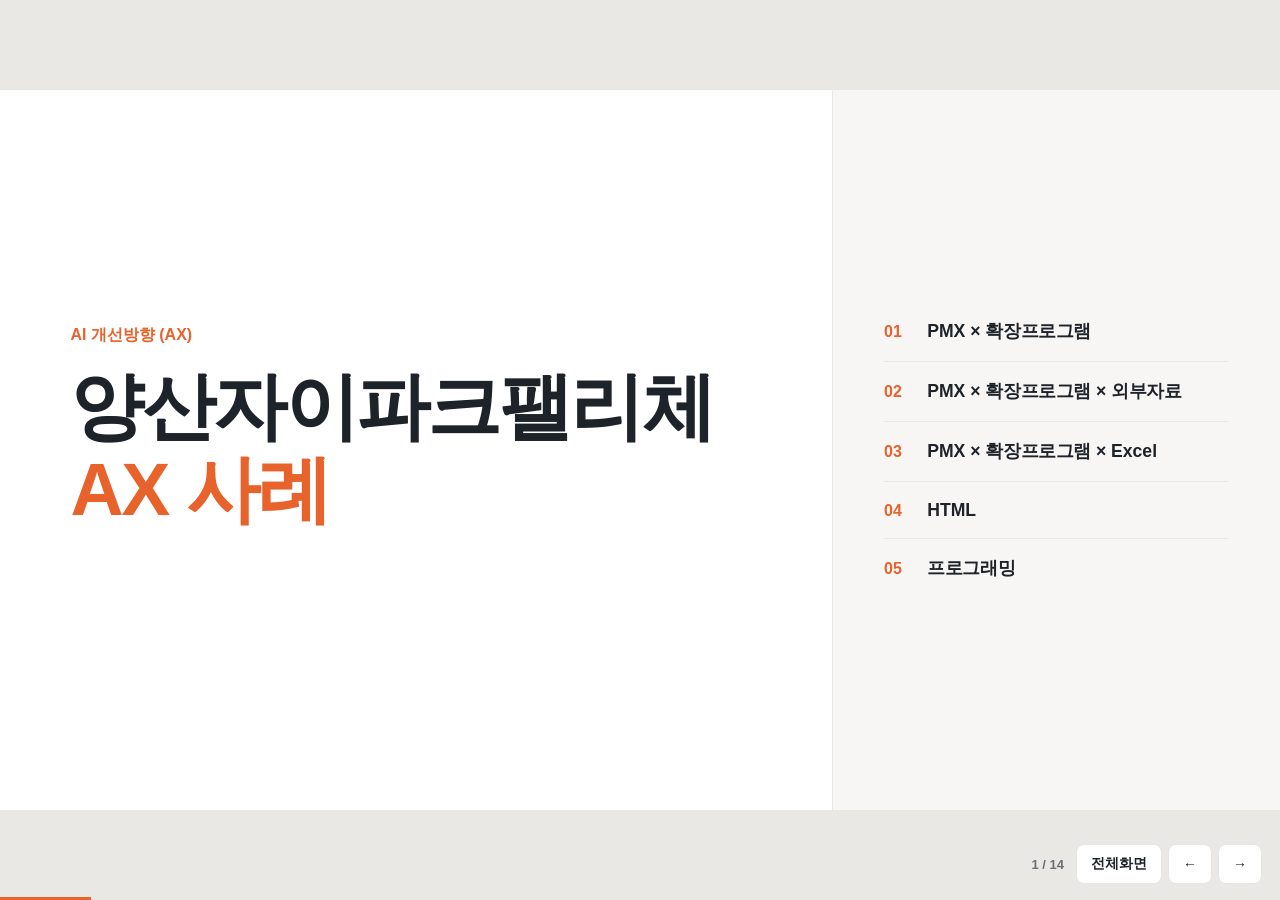
==== index.html @ b194c81d "Add files via upload" ====
<!DOCTYPE html>
<html lang="ko" data-final="1"><head><meta charset="utf-8"><meta name="viewport" content="width=device-width,initial-scale=1">
<title>양산자이파크팰리체 AX 사례</title>
<style>
:root{--ink:#1E2229;--sub:#6B6F76;--line:#E6E5E3;--soft:#F7F6F4;--soft2:#EFEEEB;--acc:#E8622C;--acc2:#FCEDE5;--blue:#2783DE;--blue2:#E5F2FC}
*{box-sizing:border-box;margin:0;padding:0}
html,body{height:100%;background:#E9E8E5;overflow:hidden;font-family:Pretendard,"Malgun Gothic","Apple SD Gothic Neo","Noto Sans KR","Noto Sans CJK KR",sans-serif;color:var(--ink);-webkit-font-smoothing:antialiased}
#stage{position:absolute;left:50%;top:50%;width:1600px;height:900px;transform-origin:0 0}
.slide{position:absolute;inset:0;background:#fff;padding:72px 88px;display:none;overflow:hidden}
.slide.active{display:block;animation:fade .25s ease}
@keyframes fade{from{opacity:0}to{opacity:1}}
@media (prefers-reduced-motion:reduce){.slide.active{animation:none}}
em{font-style:normal;color:var(--acc)}
.lab{font-size:18px;font-weight:700;color:var(--acc);letter-spacing:.02em;display:flex;gap:10px;align-items:center}
.head h2,.side h2{font-size:46px;font-weight:800;letter-spacing:-.02em;line-height:1.25;margin-top:14px}
.chip{display:inline-block;padding:7px 14px;border:1.5px solid var(--ink);border-radius:8px;font-size:17px;font-weight:700;background:#fff}
.x{margin:0 8px;color:var(--acc);font-weight:800;font-size:20px}
.ph{color:#A8A6A1!important}
/* cover */
.cover{display:none;padding:0}
.cover.active{display:grid;grid-template-columns:1fr 560px}
.cv-l{padding:110px 88px;display:flex;flex-direction:column;justify-content:center}
.det{padding:56px 72px 64px;flex-direction:column}.det.active{display:flex}
.det>.lab{display:flex;align-items:center;gap:10px}
.det>h2{margin:14px 0 30px;font-size:40px;line-height:1.3}
.dg{flex:1;min-height:0;display:grid;grid-template-columns:430px 1fr;gap:40px;align-items:center}
.steps{list-style:none;display:flex;flex-direction:column;gap:14px;margin:0;padding:0}
.steps li{display:flex;gap:16px;align-items:flex-start;background:#fff;border:1px solid var(--line);border-radius:12px;padding:20px 22px}
.sn{flex:0 0 34px;height:34px;border-radius:50%;background:var(--acc);color:#fff;font-weight:800;font-size:17px;display:flex;align-items:center;justify-content:center}
.steps b{display:block;font-size:21px;font-weight:800;line-height:1.35}
.steps p{margin:6px 0 0;font-size:16px;line-height:1.5;color:var(--sub)}
.shot{margin:0;display:flex;flex-direction:column;align-items:flex-end;min-height:0;height:100%;justify-content:center}
.shot img{border-radius:10px;box-shadow:0 2px 4px rgba(0,0,0,.06),0 10px 28px rgba(0,0,0,.10);display:block}
.shot figcaption{margin-top:12px;font-size:15px;color:var(--sub)}
.dg2{flex:1;min-height:0;display:flex;flex-direction:column;justify-content:space-between;gap:24px}
.pics{display:flex;align-items:center;justify-content:center;gap:22px}
.parr{font-size:34px;color:var(--acc);font-weight:800}
.shot2{margin:0;display:flex;flex-direction:column;align-items:flex-end}
.shot2 img{border-radius:10px;box-shadow:0 2px 4px rgba(0,0,0,.06),0 10px 28px rgba(0,0,0,.10);display:block}
.shot2 figcaption{margin-top:10px;font-size:15px;color:var(--sub)}
.hsteps .steps{flex-direction:row;gap:14px}
.hsteps .steps li{flex:1;padding:16px 18px}
.hsteps .steps b{font-size:18px}.hsteps .steps p{font-size:15px}
.fin{display:none;flex-direction:column;justify-content:center;padding:88px 120px}.fin.active{display:flex}
.fin h2{font-size:76px;line-height:1.2;margin:22px 0 56px;letter-spacing:-.02em}
.chips{display:flex;flex-wrap:wrap;gap:12px;max-width:1200px}
.chip{border:0!important;font-size:20px;font-weight:700;padding:10px 18px;border-radius:999px;background:var(--acc2);color:var(--acc)}
.ba{display:flex;flex-direction:column;gap:8px;margin-top:14px}
.row{display:grid;grid-template-columns:58px 1fr;gap:10px;align-items:start;padding:12px 14px;border-radius:10px}
.row.bf{background:#F2F1EF}.row.af{background:var(--acc2)}
.tag{font-size:12px;font-weight:800;letter-spacing:.03em;color:#8A8F98;padding-top:5px}
.row.af .tag{color:var(--acc)}
.kw{display:block;font-size:19px;font-weight:800;line-height:1.35;color:var(--ink)}
.row.af .kw{color:var(--acc)}
.ds{display:block;font-size:15px;line-height:1.5;color:var(--sub);margin-top:4px}
.sec:not(.multi) .case{background:#fff!important}
.sec:not(.multi) .ba{gap:12px;margin-top:22px}
.sec:not(.multi) .row{padding:18px 18px;grid-template-columns:1fr;gap:6px}
.sec:not(.multi) .tag{padding-top:0}
.sec:not(.multi) .kw{font-size:23px}.sec:not(.multi) .ds{font-size:16px}
.multi .case.on{background:#fff!important}
.multi .ba{margin-top:10px;gap:6px}
.multi .row{padding:7px 12px;align-items:center}
.multi .tag{padding-top:0}
.multi .kw{font-size:16px}
.multi .ds{display:block;font-size:14px;margin-top:1px;line-height:1.4}
.sec.multi.active{grid-template-columns:420px 1fr}
.multi .case{padding:12px 16px!important}.multi .c-name{font-size:20px}
.multi .ba{margin-top:8px;gap:5px}.multi .row{padding:6px 12px;grid-template-columns:52px 1fr}
.multi .kw{font-size:15px;line-height:1.3}
.kicker{font-size:20px;font-weight:700;color:var(--acc)}
.cover h1{font-size:92px;line-height:1.12;font-weight:800;letter-spacing:-.03em;margin:24px 0 28px}
.sub{font-size:24px;color:var(--sub)}
.who{margin-top:64px;font-size:20px;font-weight:600}
.cv-r{background:var(--soft);color:var(--ink);border-left:1px solid var(--line);padding:110px 64px;display:flex;flex-direction:column;justify-content:center;gap:0}
.cv-row{display:flex;gap:24px;align-items:baseline;padding:22px 0;border-bottom:1px solid var(--line);font-size:22px;font-weight:600}
.cv-row:last-child{border-bottom:0}
.cv-row b{color:var(--acc);font-size:20px;min-width:30px}
/* overview */
.ovs.active{background:var(--soft)}
.ov{display:grid;grid-template-columns:repeat(5,1fr);gap:18px;margin-top:52px;height:560px}
.ov-card{all:unset;box-sizing:border-box;cursor:pointer;background:#fff;border:1px solid var(--line);border-top:5px solid var(--acc);border-radius:12px;padding:28px 26px;display:flex;flex-direction:column;transition:transform .15s,box-shadow .15s}
.ov-card:hover,.ov-card:focus-visible{box-shadow:0 1px 2px rgba(0,0,0,.05),0 8px 20px rgba(0,0,0,.06)}
.ov-top{display:flex;justify-content:space-between;align-items:center}
.ov-n{font-size:48px;font-weight:800;color:var(--acc);line-height:1;letter-spacing:-.02em}
.ov-c{font-size:14px;font-weight:700;color:var(--acc);background:var(--acc2);border-radius:6px;padding:5px 10px}
.ov-f{margin:26px 0 24px;height:150px;display:flex;flex-direction:column;align-items:center;justify-content:flex-start;text-align:center;gap:2px}
.ft{font-size:25px;font-weight:800;line-height:1.3;letter-spacing:-.01em}
.fx{font-size:18px;font-weight:800;color:var(--acc);line-height:1.1}
.ov-card ul{list-style:none;border-top:1px solid var(--line);padding-top:20px;display:flex;flex-direction:column;gap:10px}
.ov-card li{font-size:19px;font-weight:600;display:flex;align-items:center;gap:10px;color:#3A3F47}
.ov-card li:before{content:"";width:6px;height:6px;border-radius:50%;background:var(--acc);flex:0 0 6px}
/* section */
.sec.active{display:grid;grid-template-columns:320px 1fr;grid-template-rows:auto 1fr;column-gap:32px;row-gap:24px;padding:48px 56px 40px}
.sec .side{display:contents}
.sec .side>.lab,.sec .side>h2{grid-column:1/-1}
.sec .side>.lab{grid-row:1;align-self:start}
.sec .side>h2{grid-row:1;margin:40px 0 0!important}
.sec .cases{grid-column:1;grid-row:2}
.sec .stagev{grid-column:2;grid-row:2;justify-content:flex-start}
.side{display:flex;flex-direction:column;min-height:0}
.num{background:var(--acc);color:#fff;border-radius:6px;padding:2px 10px}
.side h2{font-size:36px;white-space:nowrap}
.tools{margin:18px 0 22px}
.cases{display:flex;flex-direction:column;gap:10px;flex:1;min-height:0}
.case{border:1px solid var(--line);border-radius:10px;padding:14px 18px;cursor:pointer;background:#fff;transition:border-color .15s,background .15s}
.case:focus-visible{outline:2px solid var(--blue)}
.case.on{border-color:var(--acc);background:var(--acc2)}
.step{margin-left:6px;font-size:15px;color:var(--sub);font-weight:600}
.c-name{font-size:24px;font-weight:800}

.sec:not(.multi) .c-name{font-size:30px}.sec:not(.multi) .case{padding:28px 26px;cursor:default;background:var(--soft);border-color:var(--line)}.sec:not(.multi) .c-body p{font-size:18px;margin-top:18px}.sec:not(.multi) .c-body b{font-size:13px}
.multi .cases{gap:10px}.multi .case{padding:14px 18px}.multi .c-name{font-size:21px}
.c-body{display:block;margin-top:8px}
.case.on .c-body,.sec:not(.multi) .c-body{display:block}
.c-body p{font-size:15px;line-height:1.45;display:flex;flex-direction:column;gap:2px;margin-top:8px}
.c-body b{font-size:12px;font-weight:800;color:var(--acc);letter-spacing:.04em}
.arr{font-size:26px;color:var(--sub)}
.stagev{position:relative;display:flex;flex-direction:column;justify-content:center}
.vslot{display:none;width:100%;max-height:100%;aspect-ratio:16/9;background:var(--soft);border:1.5px dashed #D3D1CC;border-radius:12px;overflow:hidden;position:relative}
.vslot.on{display:block}
.vslot video,.vslot iframe{width:100%;height:100%;border:0;display:block;background:#000}
.vempty{position:absolute;inset:0;display:flex;flex-direction:column;align-items:center;justify-content:center;gap:14px;color:var(--sub);font-size:18px;text-align:center}
.vempty .play{width:84px;height:84px;border-radius:50%;border:2px solid var(--acc);display:flex;align-items:center;justify-content:center;font-size:30px;color:var(--acc);padding-left:5px}
.vempty small{font-size:15px;color:#A8A6A1}
.vslot:has(video),.vslot:has(iframe){background:#000;border:0}
.vslot:has(.ytcard){background:#000;border:0}
.ytcard{position:absolute;inset:0;display:flex;align-items:center;justify-content:center;text-decoration:none}
.ytcard img{width:100%;height:100%;object-fit:contain;opacity:.85}
.ytplay{position:absolute;width:96px;height:68px;border-radius:18px;background:#FF0033;color:#fff;font-size:30px;display:flex;align-items:center;justify-content:center;padding-left:4px}
.ytmsg{position:absolute;bottom:22px;color:#fff;font-size:17px;font-weight:600;background:rgba(0,0,0,.55);padding:8px 16px;border-radius:8px}
body.editing .vslot{cursor:pointer}
body.editing .vslot:has(video,iframe,.ytcard)::after{content:"클릭해서 영상 바꾸기";position:absolute;inset:0;display:flex;align-items:flex-start;justify-content:flex-end;padding:16px;font-size:16px;font-weight:700;color:#fff;background:linear-gradient(rgba(0,0,0,.45),transparent 30%);z-index:5}
.vcap{display:flex;align-items:center;gap:10px;margin-top:16px;font-size:18px;font-weight:700}
.dot{width:10px;height:10px;border-radius:50%;background:var(--acc)}
body.editing .vslot{cursor:pointer;outline:2px dashed var(--acc);outline-offset:4px}
/* summary */
.sum-wrap{display:grid;grid-template-columns:1fr 360px;gap:40px;margin-top:32px}
.bars{display:flex;flex-direction:column;gap:5px}
.bars-h,.bar{display:grid;grid-template-columns:210px 1fr 170px 90px;align-items:center;gap:16px;height:44px}
.bar .bn{font-size:17px;font-weight:700;white-space:nowrap;overflow:hidden;text-overflow:ellipsis}
.bar .bn i{font-style:normal;color:var(--acc);font-size:13px;margin-right:8px}
.track{position:relative;height:30px;background:var(--soft);border-radius:6px}
.track .b1{position:absolute;left:0;top:0;bottom:0;background:#D9D7D3;border-radius:6px}
.track .b2{position:absolute;left:0;top:0;bottom:0;background:var(--acc);border-radius:6px}
.track .tx{position:absolute;left:12px;top:0;line-height:30px;font-size:13px;color:var(--sub);font-weight:600}
.bars-h{font-size:13px;color:var(--sub);font-weight:700;height:22px;align-items:center}.bars-h span:nth-child(3),.bars-h span:nth-child(4){text-align:right}
.bar .bt{font-size:16px;font-weight:700;text-align:right;white-space:nowrap;color:var(--sub)}.bar .bt .bf,.bar .bt .af{color:var(--ink)}
.bar .bp{font-size:16px;font-weight:800;text-align:right;white-space:nowrap}
.bar .bp small{font-size:12px;color:var(--sub);font-weight:600;margin-left:4px}
.total{background:var(--acc2);color:var(--ink);border-radius:14px;padding:40px 36px;display:flex;flex-direction:column}
.t-lab{font-size:18px;font-weight:700;color:var(--sub)}
.t-row{display:flex;align-items:center;gap:18px;margin-top:28px}
.t-row small{display:block;font-size:14px;color:var(--sub);font-weight:600;margin-bottom:4px}
.t-row b{font-size:32px;font-weight:800;white-space:nowrap}
.t-row div:nth-child(3) b{color:var(--acc)}

.t-pct{margin-top:40px;display:flex;align-items:baseline;gap:10px}
.t-pct b{font-size:80px;white-space:nowrap;font-weight:800;line-height:1;color:var(--acc);letter-spacing:-.03em}
.t-pct span{font-size:26px;font-weight:700;white-space:nowrap}
.t-note{margin-top:auto;font-size:14px;color:rgba(255,255,255,.55);line-height:1.5}
.legend{display:flex;gap:20px;font-size:14px;color:var(--sub);margin-top:14px;font-weight:600}
.legend span:before{content:"";display:inline-block;width:14px;height:10px;border-radius:3px;margin-right:6px;background:#D9D7D3}
.legend span.a:before{background:var(--acc)}
.kpi{display:grid;grid-template-columns:1fr 60px 1fr 1fr;gap:24px;align-items:center;margin-top:110px}
.k{background:var(--soft);border-radius:14px;padding:40px 40px 44px}
.k small{display:block;font-size:20px;font-weight:700;color:var(--sub)}
.kv{display:flex;align-items:baseline;gap:8px;margin-top:18px;white-space:nowrap}
.kv b{font-size:96px;font-weight:800;line-height:1;letter-spacing:-.03em}
.kv span{font-size:28px;font-weight:700}
.k-arr{font-size:44px;color:var(--sub);text-align:center}
.k.hl{background:var(--acc2)}.k.hl b,.k.hl .kv span{color:var(--acc)}
.k-note{margin-top:36px;font-size:17px;color:var(--sub)}
/* end */
.end.active{display:flex;flex-direction:column;padding:96px 88px}
.end h2{font-size:64px;font-weight:800;line-height:1.25;letter-spacing:-.02em}
.next{display:grid;grid-template-columns:repeat(3,1fr);gap:24px;margin-top:72px}
.next>div{border-top:3px solid var(--ink);padding-top:24px}
.next b{font-size:18px;color:var(--acc)}
.next h3{font-size:30px;font-weight:800;margin:12px 0 12px}
.next p{font-size:19px;color:var(--sub);line-height:1.5}
.end-f{margin-top:auto;font-size:18px;color:var(--sub);font-weight:600}
/* chrome */
#nav{position:fixed;right:18px;bottom:16px;display:flex;gap:6px;z-index:10;align-items:center}
#nav button{min-width:44px;height:40px;padding:0 14px;border:1px solid var(--line);background:#fff;border-radius:8px;font:inherit;font-size:14px;font-weight:700;color:var(--ink);cursor:pointer}
#nav button:hover{border-color:var(--ink)}
#nav #edit.on{background:var(--acc);border-color:var(--acc);color:#fff}
#pg{font-size:13px;color:var(--sub);margin-right:6px;font-weight:600}
#prog{position:fixed;left:0;bottom:0;height:3px;background:var(--acc);z-index:10;transition:width .2s}
body.present #nav{opacity:0}body.present #nav:hover{opacity:1}
body.editing .e{outline:1px dashed #E8622C66;cursor:text;min-width:10px}
body.editing .e:focus{outline:2px solid var(--acc)}
#hint{position:fixed;left:18px;bottom:22px;font-size:13px;color:var(--sub);display:none;z-index:10}
.det.shore .dg{grid-template-columns:400px 1fr;gap:36px}
.det.shore .steps li{padding:16px 20px}
.det.shore .steps b{font-size:20px}
.det.shore .steps p{font-size:15px}
.det.shore .shot{align-items:stretch}
.det.shore .shot figcaption{text-align:right}
.det.shore .vslot{width:100%;max-height:none}
body.editing #hint{display:block}
body.editing .kw:empty::before,body.editing .ds:empty::before{content:"클릭해서 입력";color:#bbb;font-weight:500}
.kw:empty,.ds:empty{min-height:1.3em}
/* modal */
#vm{position:fixed;inset:0;background:rgba(20,22,26,.5);display:none;align-items:center;justify-content:center;z-index:20}
#vm.open{display:flex}
#vm .box{background:#fff;border-radius:12px;padding:28px;width:520px;font-size:15px}
#vm h4{font-size:20px;margin-bottom:6px}
#vm p{color:var(--sub);line-height:1.5;margin-bottom:16px;font-size:14px}
#vm label{display:block;font-weight:700;margin:14px 0 6px}
#vm input[type=text]{width:100%;height:44px;border:1px solid var(--line);border-radius:8px;padding:0 12px;font:inherit}
#vm .row{display:flex;gap:8px;margin-top:22px;justify-content:flex-end}
#vm button{height:44px;padding:0 16px;border-radius:8px;border:1px solid var(--line);background:#fff;font:inherit;font-weight:700;cursor:pointer}
#vm .pri{background:var(--ink);color:#fff;border-color:var(--ink)}
#vm .del{margin-right:auto;color:#C2453A}
#vm .file{background:var(--soft);width:100%;text-align:left}
</style></head>
<body class="">
<div id="stage" style="transform: translate(-50%, -50%) scale(1.00111); transform-origin: center center; left: 50%; top: 50%;">
<section class="slide cover">
 <div class="cv-l">
  <div class="kicker e">AI 개선방향 (AX)</div>
  <h1 class="e">양산자이파크팰리체<br><em>AX 사례</em></h1>
  <p class="sub e"><br></p>
 </div>
 <div class="cv-r"><div class="cv-row"><b>01</b><span>PMX × 확장프로그램</span></div><div class="cv-row"><b>02</b><span>PMX × 확장프로그램 × 외부자료</span></div><div class="cv-row"><b>03</b><span>PMX × 확장프로그램 × Excel</span></div><div class="cv-row"><b>04</b><span>HTML</span></div><div class="cv-row"><b>05</b><span>프로그래밍</span></div></div>
</section>
<section class="slide ovs">
 <div class="head"><div class="lab e">한눈에 보기</div><h2 class="e"><em>12가지 업무</em>가 가벼워졌습니다</h2></div>
 <div class="ov"><button class="ov-card" data-go="sec01"><div class="ov-top"><span class="ov-n">01</span><span class="ov-c">사례 3</span></div><div class="ov-f"><span class="ft">PMX</span><span class="fx">×</span><span class="ft">확장프로그램</span></div><ul><li><span class="e">위험성평가</span></li><li><span class="e">퇴근관리</span></li><li><span class="e">유소견자 관리</span></li></ul></button><button class="ov-card" data-go="sec02"><div class="ov-top"><span class="ov-n">02</span><span class="ov-c">사례 2</span></div><div class="ov-f"><span class="ft">PMX</span><span class="fx">×</span><span class="ft">확장프로그램</span><span class="fx">×</span><span class="ft">외부자료</span></div><ul><li><span class="e">노무비닷컴</span></li><li><span class="e">혹서기 관리</span></li></ul></button><button class="ov-card" data-go="sec03"><div class="ov-top"><span class="ov-n">03</span><span class="ov-c">사례 1</span></div><div class="ov-f"><span class="ft">PMX</span><span class="fx">×</span><span class="ft">확장프로그램</span><span class="fx">×</span><span class="ft">Excel</span></div><ul><li><span class="e">건강기록 자동입력</span></li></ul></button><button class="ov-card" data-go="sec04"><div class="ov-top"><span class="ov-n">04</span><span class="ov-c">사례 1</span></div><div class="ov-f"><span class="ft">HTML</span></div><ul><li><span class="e">안전관리비</span></li></ul></button><button class="ov-card" data-go="sec05"><div class="ov-top"><span class="ov-n">05</span><span class="ov-c">사례 5</span></div><div class="ov-f"><span class="ft">프로그래밍</span></div><ul><li><span class="e">근골격계</span></li><li><span class="e">MSDS 경고표지</span></li><li><span class="e">일일 작업현황판</span></li><li><span class="e">동바리 3D검토</span></li><li><span class="e">AI CCTV</span></li></ul></button></div>
</section>
<section class="slide sec multi" id="sec01">
 <div class="side">
  <div class="lab"><span class="num">01</span><span class="e">AX 사례</span></div>
  <h2 class="e">PMX × 확장프로그램</h2>
  <div class="cases"><div class="case" data-id="risk" tabindex="0">
  <div class="c-name e">위험성평가</div>
  <div class="ba"><div class="row bf"><span class="tag">Before</span><div><b class="e kw">일일이 대조</b><span class="e ds">출역일보와 위험성평가를 하나씩 수기비교</span></div></div><div class="row af"><span class="tag">After</span><div><b class="e kw">자동 비교</b><span class="e ds">버튼을 누르면 작성 여부를 바로 확인</span></div></div></div>
</div><div class="case" data-id="work" tabindex="0">
  <div class="c-name e">퇴근관리</div>
  <div class="ba"><div class="row bf"><span class="tag">Before</span><div><b class="e kw">전화로 확인</b><span class="e ds">일일이 전화해 퇴근 인원 파악</span></div></div><div class="row af"><span class="tag">After</span><div><b class="e kw">바로 문자 발송</b><span class="e ds">잔류인원 바로 확인 → 문자발송</span></div></div></div>
</div><div class="case on" data-id="health" tabindex="0">
  <div class="c-name e">유소견자 관리</div>
  <div class="ba"><div class="row bf"><span class="tag">Before</span><div><b class="e kw">사이트 개별 조회</b><span class="e ds">사이트에서 한 명씩 확인</span></div></div><div class="row af"><span class="tag">After</span><div><b class="e kw">실시간 확인</b><span class="e ds">출역 인원 중 유소견자를 바로 표시 → 문자발송</span></div></div></div>
</div></div>
 </div>
 <div class="stagev"><div class="vslot" data-id="risk" data-src="work.mp4"></div><div class="vslot" data-id="work" data-src="goodbye.mp4"></div><div class="vslot on" data-id="health" data-src="sick.mp4"></div></div>
</section>
<section class="slide sec" id="sec02">
 <div class="side">
  <div class="lab"><span class="num">02</span><span class="e">AX 사례</span><span class="step">1 / 2</span></div>
  <h2 class="e">PMX × 확장프로그램 × 외부자료</h2>
  <div class="cases"><div class="case on" data-id="nomu" tabindex="0">
  <div class="c-name e">노무비닷컴</div>
  <div class="ba"><div class="row bf"><span class="tag">Before</span><div><b class="e kw">서류 직접 대조</b><span class="e ds">출역일보와 기성내역서<br>일일이 비교</span></div></div><div class="row af"><span class="tag">After</span><div><b class="e kw">프로그램 분석</b><span class="e ds">노무비 닷컴 x PMX <br>등록인원, 출역기록 자동비교</span></div></div></div>
</div></div>
 </div>
 <div class="stagev"><div class="vslot on" data-id="nomu" data-src="bigmoney.mp4"></div></div>
</section>
<section class="slide sec">
 <div class="side">
  <div class="lab"><span class="num">02</span><span class="e">AX 사례</span><span class="step">2 / 2</span></div>
  <h2 class="e">PMX × 확장프로그램 × 외부자료</h2>
  <div class="cases"><div class="case on" data-id="heat" tabindex="0">
  <div class="c-name e">혹서기 관리</div>
  <div class="ba"><div class="row bf"><span class="tag">Before</span><div><b class="e kw">단계별 전달</b><span class="e ds">기상청 → 협력사 관리자 → <br>근로자, 전달이 늦음</span></div></div><div class="row af"><span class="tag">After</span><div><b class="e kw">실시간 알림</b><span class="e ds">날씨와 휴식 안내를 자동으로 <br>전달</span></div></div></div>
</div></div>
 </div>
 <div class="stagev"><div class="vslot on" data-id="heat" data-src="hot.mp4"></div></div>
</section>
<section class="slide sec" id="sec03">
 <div class="side">
  <div class="lab"><span class="num">03</span><span class="e">AX 사례</span></div>
  <h2 class="e">PMX × 확장프로그램 × Excel</h2>
  <div class="cases"><div class="case on" data-id="hrec" tabindex="0">
  <div class="c-name e">건강기록 자동입력</div>
  <div class="ba"><div class="row bf"><span class="tag">Before</span><div><b class="e kw">수기 입력</b><span class="e ds">건강기록을 한 건씩 직접 입력</span></div></div><div class="row af"><span class="tag">After</span><div><b class="e kw">엑셀 업로드</b><span class="e ds">PMX에 자동 기록, <br>시간·휴먼에러 감소</span></div></div></div>
</div></div>
 </div>
 <div class="stagev"><div class="vslot on" data-id="hrec" data-src="https://youtu.be/Xc2SfMZQBGk"></div></div>
</section>
<section class="slide sec" id="sec04">
 <div class="side">
  <div class="lab"><span class="num">04</span><span class="e">AX 사례</span></div>
  <h2 class="e">HTML</h2>
  <div class="cases"><div class="case on" data-id="sfee" tabindex="0">
  <div class="c-name e">안전관리비</div>
  <div class="ba"><div class="row bf"><span class="tag">Before</span><div><b class="e kw">확인 후 재입력</b><span class="e ds">하나씩 옮겨 적다 보니 실수와 시간 소요</span></div></div><div class="row af"><span class="tag">After</span><div><b class="e kw">엑셀 자동 처리</b><span class="e ds">입력 오류 감소, 시간 단축</span></div></div></div>
</div></div>
 </div>
 <div class="stagev"><div class="vslot on" data-id="sfee" data-src="https://youtu.be/Pd2R8qhXuvQ"></div></div>
</section>
<section class="slide sec" id="sec05">
 <div class="side">
  <div class="lab"><span class="num">05</span><span class="e">AX 사례</span><span class="step">1 / 5</span></div>
  <h2 class="e">프로그래밍</h2>
  <div class="cases"><div class="case on" data-id="msk" tabindex="0">
  <div class="c-name e">근골격계</div>
  <div class="ba"><div class="row bf"><span class="tag">Before</span><div><b class="e kw">외주 또는 자체 조사</b><span class="e ds">비용이 들거나 정확도가 낮음</span></div></div><div class="row af"><span class="tag">After</span><div><b class="e kw">AI 자동 분석</b><span class="e ds">보고서까지 자동 작성, <br>신뢰성↑ 비용↓(공단 확인 完)</span></div></div></div>
</div></div>
 </div>
 <div class="stagev"><div class="vslot on" data-id="msk" data-src="https://youtu.be/UaxTWZi9HFM"></div></div>
</section>
<section class="slide sec">
 <div class="side">
  <div class="lab"><span class="num">05</span><span class="e">AX 사례</span><span class="step">2 / 5</span></div>
  <h2 class="e">프로그래밍</h2>
  <div class="cases"><div class="case on" data-id="msds" tabindex="0">
  <div class="c-name e">MSDS 경고표지</div>
  <div class="ba"><div class="row bf"><span class="tag">Before</span><div><b class="e kw">원문 보고 직접 제작</b><span class="e ds">표지 하나 만드는 데 시간이 많이 걸림</span></div></div><div class="row af"><span class="tag">After</span><div><b class="e kw">바로 생성</b><span class="e ds">외국어 표지까지 즉시 가능</span></div></div></div>
</div></div>
 </div>
 <div class="stagev"><div class="vslot on" data-id="msds" data-src="https://youtu.be/gqu4oirmnp8"></div></div>
</section>
<section class="slide sec">
 <div class="side">
  <div class="lab"><span class="num">05</span><span class="e">AX 사례</span><span class="step">3 / 5</span></div>
  <h2 class="e">프로그래밍</h2>
  <div class="cases"><div class="case on" data-id="board" tabindex="0">
  <div class="c-name e">일일 작업현황판</div>
  <div class="ba"><div class="row bf"><span class="tag">Before</span><div><b class="e kw">이중·삼중 작성</b><span class="e ds">같은 내용을 여러 번 작성,<br>시간 소요</span></div></div><div class="row af"><span class="tag">After</span><div><b class="e kw">PMX 연동 자동 생성</b><span class="e ds">위치·담당자별 할 일과<br>준수사항 바로 확인</span></div></div></div>
</div></div>
 </div>
 <div class="stagev"><div class="vslot on" data-id="board" data-src="daily.mp4"></div></div>
</section>
<section class="slide det shore">
 <div class="lab"><span class="num">05</span><span class="e">AX 사례</span><span class="step">4 / 5 · 동바리 3D 검토 프로그램</span></div><h2 class="e">도면만 넣으면 동바리가 3D로 제작되고<br><em>시공전에 오류를 잡습니다</em></h2>
 <div class="dg"><ol class="steps"><li><span class="sn">1</span><div><b class="e">도면만 넣기</b><p class="e">평면·단면·입면도 PDF를 그대로 넣습니다<br>설치·인터넷 없이 사내 PC에서 실행</p></div></li><li><span class="sn">2</span><div><b class="e">3D 자동 생성</b><p class="e">좌표·치수·부자재 규격 길이로<br>동바리가 도면 그대로 3D로 섭니다</p></div></li><li><span class="sn">3</span><div><b class="e">Error · 확인 자동 검토</b><p class="e">간섭·받침·연결·구조계산서 기준을<br>3D 위에서 찾아 위치까지 표시합니다</p></div></li><li><span class="sn">4</span><div><b class="e">안전관리계획서 제출 전 반영</b><p class="e">3D·DXF·검토표로 수정 도면을 받고<br>검증된 도면으로 계획서를 냅니다</p></div></li></ol><figure class="shot"><div class="vslot on" data-id="shore" data-src="https://youtu.be/U0JvtkPmLbg?si=1rs07-Zxd0W603Uf"></div><figcaption class="e">프로그램 구동 화면 · 근거: 건설기술진흥법 시행령 제98조·제101조의2</figcaption></figure></div>
</section>
<section class="slide det">
 <div class="lab"><span class="num">05</span><span class="e">AX 사례</span><span class="step">5 / 5 · AI CCTV (1/2)</span></div><h2 class="e">카메라마다 위험구역을 미리 구획해 두면,<br><em>AI가 근로자를 인식해 알려줍니다</em></h2>
 <div class="dg"><ol class="steps"><li><span class="sn">1</span><div><b class="e">카메라 위치 셋팅</b><p class="e">감시할 CCTV 화면을 프로그램에 등록합니다</p></div></li><li><span class="sn">2</span><div><b class="e">위험구역 구획 설정</b><p class="e">화면 위에 단부·개구부·출입금지 구역을 마우스로 그려 둡니다</p></div></li><li><span class="sn">3</span><div><b class="e">근로자 인식 → 팝업 알림</b><p class="e">AI가 근로자를 인식하고, 구획한 자리에 들어오면 팝업과 경고음이 울립니다</p></div></li><li><span class="sn">4</span><div><b class="e">사진·엑셀 자동 저장</b><p class="e">알림이 뜬 순간의 사진과 시간·위치가 엑셀에 자동으로 기록</p></div></li></ol><figure class="shot"><img style="width:876px;height:560px" src="[data-uri]" alt=""><figcaption class="e">프로그램 구동 화면</figcaption></figure></div>
</section>
<section class="slide det">
 <div class="lab"><span class="num">05</span><span class="e">AX 사례</span><span class="step">5 / 5 · AI CCTV (2/2)</span></div><h2 class="e">한 화면에 집중해도, 사전에 구획한 자리에서는<br><em>바로 팝업이 뜹니다</em></h2>
 <div class="dg2"><div class="pics"><figure class="shot2"><img style="width:538px;height:420px" src="[data-uri]" alt=""><figcaption class="e">설정 화면</figcaption></figure><div class="parr">→</div><figure class="shot2"><img style="width:750px;height:420px" src="[data-uri]" alt=""><figcaption class="e">모니터 화면</figcaption></figure></div>
 <div class="hsteps"><ol class="steps"><li><span class="sn">1</span><div><b class="e">위험구역 구획 설정</b><p class="e">화면 위에 단부·개구부·출입금지 구역을 마우스로 그려 둡니다</p></div></li><li><span class="sn">2</span><div><b class="e">담당자는 보고 싶은 화면에 집중</b></div></li><li><span class="sn">3</span><div><b class="e">다른 화면의 구획 자리에 사람이 진입</b><p class="e">AI가 감지해 즉시 팝업·경고음</p></div></li><li><span class="sn">4</span><div><b class="e">팝업을 보고 해당 화면을 바로 확인</b><p class="e">현장에 연락해 그 자리에서 조치</p></div></li></ol></div></div>
</section>
<section class="slide fin">
 <div class="lab e">효과</div>
 <h2 class="e">AX 적용으로<br><em>반복업무 시간이 크게 줄었습니다.</em></h2>
 <div class="chips"><span class="chip">위험성평가</span><span class="chip">퇴근관리</span><span class="chip">유소견자 관리</span><span class="chip">노무비닷컴</span><span class="chip">혹서기 관리</span><span class="chip">건강기록 자동입력</span><span class="chip">안전관리비</span><span class="chip">근골격계</span><span class="chip">MSDS 경고표지</span><span class="chip">일일 작업현황판</span><span class="chip">동바리 3D검토</span><span class="chip">AI CCTV</span></div>
</section>
</div>
<div id="prog" style="width: 57.1429%;"></div>
<div id="hint">편집 모드 · 점선 글자 클릭해 수정 · 영상 칸 클릭해 영상 넣기 · Ctrl+S 저장</div>
<div id="nav"><span id="pg">8 / 14</span><button id="edit" class="">편집</button><button id="save" title="수정한 내용을 HTML 파일로 저장">저장</button><button id="saveFinal" title="편집 기능 없이 발표용으로 저장">발표용 저장</button><button id="full" title="전체화면">전체화면</button><button id="prev" aria-label="이전">←</button><button id="next" aria-label="다음">→</button></div>
<div id="vm" class=""><div class="box">
 <h4>시연영상 넣기</h4>
 <p>파일은 <b>이 HTML과 같은 폴더</b>에 두세요. 저장하면 파일 이름으로 연결됩니다.</p>
 <button class="file" id="vmFile">📁 영상 파일 선택 (mp4 등)</button><input type="file" id="vmInput" accept="video/*" hidden="">
 <label for="vmUrl">또는 직접 입력 (유튜브 링크 또는 파일 이름)</label>
 <input type="text" id="vmUrl" placeholder="예: work.mp4 또는 https://youtu.be/...">
 <div class="row"><button class="del" id="vmDel">영상 지우기</button><button id="vmCancel">취소</button><button class="pri" id="vmOk">적용</button></div>
</div></div>
<script>
(function(){
const S=[...document.querySelectorAll('.slide')];let cur=0;const stage=document.getElementById('stage');
const blobs={};
function fit(){const k=Math.min(innerWidth/1600,innerHeight/900);stage.style.transform=`scale(${k}) translate(-50%,-50%)`;stage.style.transformOrigin='0 0';stage.style.left='50%';stage.style.top='50%';stage.style.transform=`translate(-50%,-50%) scale(${k})`;stage.style.transformOrigin='center center'}
addEventListener('resize',fit);fit();
function show(i){cur=(i+S.length)%S.length;S.forEach((s,j)=>s.classList.toggle('active',j===cur));
 document.querySelectorAll('video').forEach(v=>{if(!S[cur].contains(v))v.pause()});
 document.getElementById('pg').textContent=(cur+1)+' / '+S.length;document.getElementById('prog').style.width=((cur+1)/S.length*100)+'%';
 if(S[cur].classList.contains('sum'))summary();}
function go(d){const cs=[...S[cur].querySelectorAll('.multi .case')];
 if(cs.length>1){const i=cs.findIndex(c=>c.classList.contains('on'));const j=i+d;if(j>=0&&j<cs.length){cs[j]._act();return}}
 show(cur+d);const ns=[...S[cur].querySelectorAll('.multi .case')];if(ns.length>1)ns[d<0?ns.length-1:0]._act();}
document.getElementById('next').onclick=()=>go(1);document.getElementById('prev').onclick=()=>go(-1);
document.getElementById('full').onclick=()=>{document.fullscreenElement?document.exitFullscreen():document.documentElement.requestFullscreen()};
addEventListener('keydown',e=>{
 if((e.ctrlKey||e.metaKey)&&e.key.toLowerCase()==='s'){e.preventDefault();save(false);return}
 if(document.body.classList.contains('editing')&&document.activeElement&&document.activeElement.isContentEditable)return;
 if(document.getElementById('vm').classList.contains('open'))return;
 if(['ArrowRight','PageDown',' '].includes(e.key)){e.preventDefault();go(1)}
 if(['ArrowLeft','PageUp'].includes(e.key)){e.preventDefault();go(-1)}
});
document.querySelectorAll('[data-go]').forEach(b=>b.onclick=()=>{if(document.body.classList.contains('editing'))return;show(S.indexOf(document.getElementById(b.dataset.go)))});
// cases -> video tabs
document.querySelectorAll('.sec').forEach(sec=>{sec.querySelectorAll('.case').forEach(c=>{
 const act=()=>{sec.querySelectorAll('.case').forEach(x=>x.classList.toggle('on',x===c));
  sec.querySelectorAll('.vslot').forEach(v=>{const on=v.dataset.id===c.dataset.id;v.classList.toggle('on',on);if(!on){const vd=v.querySelector('video');vd&&vd.pause()}});};
 c._act=act;
 c.addEventListener('click',e=>{if(e.target.isContentEditable)return;act()});c.addEventListener('keydown',e=>{if(e.key==='Enter'&&!e.target.isContentEditable)act()});
 if(c.classList.contains('on'))act();
})});
// video slots
function yt(u){const m=u.match(/(?:youtu\.be\/|v=|shorts\/|embed\/)([\w-]{11})/);return m?m[1]:null}
function render(v){const src=v.dataset.src;v.innerHTML='';
 if(!src){v.innerHTML='<div class="vempty"><div class="play">▶</div>시연영상<small>편집 모드에서 클릭해 영상을 넣으세요</small></div>';return}
 const id=yt(src);
 if(id){
  if(location.protocol==='file:'){v.innerHTML='<a class="ytcard" href="https://www.youtube.com/watch?v='+id+'" target="_blank" rel="noopener"><img src="https://i.ytimg.com/vi/'+id+'/hqdefault.jpg" alt="" onerror="this.remove()"><span class="ytplay">▶</span><span class="ytmsg">클릭하면 유튜브에서 재생됩니다</span></a>';
   v.querySelector('a').addEventListener('click',e=>{if(document.body.classList.contains('editing'))e.preventDefault()});return}
  v.innerHTML='<iframe src="https://www.youtube.com/embed/'+id+'?rel=0" referrerpolicy="strict-origin-when-cross-origin" allow="autoplay; encrypted-media; fullscreen; picture-in-picture" allowfullscreen></iframe>';return}
 if(/^https?:\/\/(drive\.google|.*sharepoint|.*vimeo)/.test(src)&&!/\.(mp4|webm|mov)(\?|$)/i.test(src)){let s=src.replace('/view','/preview');v.innerHTML='<iframe src="'+s+'" allow="autoplay; fullscreen" allowfullscreen></iframe>';return}
 const vd=document.createElement('video');vd.controls=true;vd.preload='metadata';vd.src=blobs[src]||src;v.appendChild(vd);}
document.querySelectorAll('.vslot').forEach(render);
let target=null,pendingFile=null;const vm=document.getElementById('vm'),url=document.getElementById('vmUrl'),inp=document.getElementById('vmInput');
document.querySelectorAll('.vslot').forEach(v=>v.addEventListener('click',e=>{if(!document.body.classList.contains('editing'))return;e.preventDefault();target=v;pendingFile=null;url.value=blobs[v.dataset.src]?'':v.dataset.src;document.getElementById('vmFile').textContent='📁 영상 파일 선택 (mp4 등)';vm.classList.add('open')},true));
document.getElementById('vmFile').onclick=()=>inp.click();
inp.onchange=()=>{const f=inp.files[0];if(!f)return;pendingFile=f;url.value='';document.getElementById('vmFile').textContent='📁 '+f.name;};
document.getElementById('vmCancel').onclick=()=>vm.classList.remove('open');
document.getElementById('vmDel').onclick=()=>{target.dataset.src='';render(target);vm.classList.remove('open')};
document.getElementById('vmOk').onclick=()=>{if(pendingFile){blobs[pendingFile.name]=URL.createObjectURL(pendingFile);target.dataset.src=pendingFile.name}else target.dataset.src=url.value.trim();render(target);vm.classList.remove('open');inp.value=''};
// numbers (summary slide)
const num=t=>{const n=parseFloat(String(t).replace(/[^\d.]/g,''));return isNaN(n)?null:n};
const fmt=m=>m>=60?(Math.round(m/6)/10)+'시간':Math.round(m*10)/10+'분';
function summary(){const s=document.querySelector('.sum');if(!s)return;const bf=num(s.querySelector('.bf').textContent),af=num(s.querySelector('.af').textContent);
 document.getElementById('tPct').textContent=(bf&&af!=null)?Math.round((1-af/bf)*100):'○○';}
document.addEventListener('input',e=>{const t=e.target;if(t.classList&&t.classList.contains('ph'))t.classList.remove('ph');
 if(t.closest&&t.closest('.sum'))summary();
 });
document.addEventListener('focusin',e=>{const t=e.target;if(t.classList&&t.classList.contains('ph')&&document.body.classList.contains('editing')){const r=document.createRange();r.selectNodeContents(t);const sl=getSelection();sl.removeAllRanges();sl.addRange(r)}});
summary();
// edit / save
const eb=document.getElementById('edit');
function setEdit(on){document.body.classList.toggle('editing',on);eb.classList.toggle('on',on);eb.textContent=on?'편집 끝':'편집';document.querySelectorAll('.e').forEach(el=>{if(on)el.setAttribute('contenteditable','true');else el.removeAttribute('contenteditable')})}
eb.onclick=()=>setEdit(!document.body.classList.contains('editing'));
function save(fin){const was=document.body.classList.contains('editing');setEdit(false);
 if(fin===true)document.documentElement.setAttribute('data-final','1');
 document.querySelectorAll('.vslot').forEach(v=>v.innerHTML='');
 S.forEach(s=>s.classList.remove('active'));
 const h='<!DOCTYPE html>\n'+document.documentElement.outerHTML;document.documentElement.removeAttribute('data-final');
 document.querySelectorAll('.vslot').forEach(render);show(cur);if(was)setEdit(true);
 const a=document.createElement('a');a.href=URL.createObjectURL(new Blob([h],{type:'text/html'}));a.download=fin===true?'AX_발표자료_발표용.html':'AX_발표자료.html';a.click();setTimeout(()=>URL.revokeObjectURL(a.href),1500);}
document.getElementById('save').onclick=()=>save(false);document.getElementById('saveFinal').onclick=()=>save(true);
if(document.documentElement.hasAttribute('data-final')){['edit','save','saveFinal','vm','hint'].forEach(i=>{const el=document.getElementById(i);el&&el.remove()});setEdit=()=>{};save=()=>{};}
document.body.classList.remove('editing');document.body.className='';
show(0);window.__show=show;
})();
</script>

</body></html>
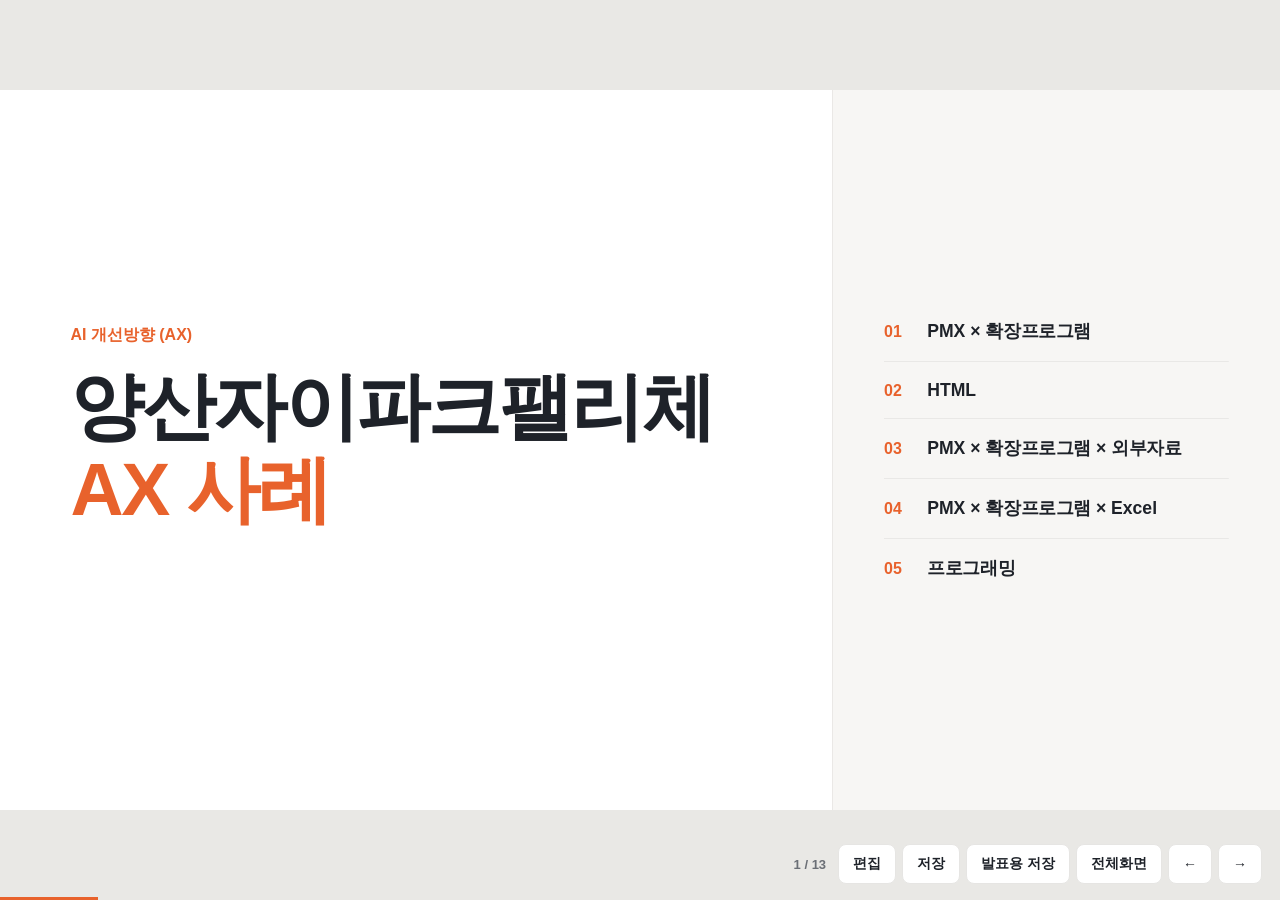
==== commit 0dfb1e73: "Add files via upload" ====
--- a/index.html
+++ b/index.html
@@ -1,5 +1,5 @@
 <!DOCTYPE html>
-<html lang="ko" data-final="1"><head><meta charset="utf-8"><meta name="viewport" content="width=device-width,initial-scale=1">
+<html lang="ko"><head><meta charset="utf-8"><meta name="viewport" content="width=device-width,initial-scale=1">
 <title>양산자이파크팰리체 AX 사례</title>
 <style>
 :root{--ink:#1E2229;--sub:#6B6F76;--line:#E6E5E3;--soft:#F7F6F4;--soft2:#EFEEEB;--acc:#E8622C;--acc2:#FCEDE5;--blue:#2783DE;--blue2:#E5F2FC}
@@ -223,11 +223,11 @@
   <h1 class="e">양산자이파크팰리체<br><em>AX 사례</em></h1>
   <p class="sub e"><br></p>
  </div>
- <div class="cv-r"><div class="cv-row"><b>01</b><span>PMX × 확장프로그램</span></div><div class="cv-row"><b>02</b><span>PMX × 확장프로그램 × 외부자료</span></div><div class="cv-row"><b>03</b><span>PMX × 확장프로그램 × Excel</span></div><div class="cv-row"><b>04</b><span>HTML</span></div><div class="cv-row"><b>05</b><span>프로그래밍</span></div></div>
+ <div class="cv-r"><div class="cv-row"><b>01</b><span>PMX × 확장프로그램</span></div><div class="cv-row"><b>02</b><span>HTML</span></div><div class="cv-row"><b>03</b><span>PMX × 확장프로그램 × 외부자료</span></div><div class="cv-row"><b>04</b><span>PMX × 확장프로그램 × Excel</span></div><div class="cv-row"><b>05</b><span>프로그래밍</span></div></div>
 </section>
 <section class="slide ovs">
- <div class="head"><div class="lab e">한눈에 보기</div><h2 class="e"><em>12가지 업무</em>가 가벼워졌습니다</h2></div>
- <div class="ov"><button class="ov-card" data-go="sec01"><div class="ov-top"><span class="ov-n">01</span><span class="ov-c">사례 3</span></div><div class="ov-f"><span class="ft">PMX</span><span class="fx">×</span><span class="ft">확장프로그램</span></div><ul><li><span class="e">위험성평가</span></li><li><span class="e">퇴근관리</span></li><li><span class="e">유소견자 관리</span></li></ul></button><button class="ov-card" data-go="sec02"><div class="ov-top"><span class="ov-n">02</span><span class="ov-c">사례 2</span></div><div class="ov-f"><span class="ft">PMX</span><span class="fx">×</span><span class="ft">확장프로그램</span><span class="fx">×</span><span class="ft">외부자료</span></div><ul><li><span class="e">노무비닷컴</span></li><li><span class="e">혹서기 관리</span></li></ul></button><button class="ov-card" data-go="sec03"><div class="ov-top"><span class="ov-n">03</span><span class="ov-c">사례 1</span></div><div class="ov-f"><span class="ft">PMX</span><span class="fx">×</span><span class="ft">확장프로그램</span><span class="fx">×</span><span class="ft">Excel</span></div><ul><li><span class="e">건강기록 자동입력</span></li></ul></button><button class="ov-card" data-go="sec04"><div class="ov-top"><span class="ov-n">04</span><span class="ov-c">사례 1</span></div><div class="ov-f"><span class="ft">HTML</span></div><ul><li><span class="e">안전관리비</span></li></ul></button><button class="ov-card" data-go="sec05"><div class="ov-top"><span class="ov-n">05</span><span class="ov-c">사례 5</span></div><div class="ov-f"><span class="ft">프로그래밍</span></div><ul><li><span class="e">근골격계</span></li><li><span class="e">MSDS 경고표지</span></li><li><span class="e">일일 작업현황판</span></li><li><span class="e">동바리 3D검토</span></li><li><span class="e">AI CCTV</span></li></ul></button></div>
+ <div class="head"><div class="lab e">한눈에 보기</div><h2 class="e"><em>11가지 업무</em>가 가벼워졌습니다</h2></div>
+ <div class="ov"><button class="ov-card" data-go="sec01"><div class="ov-top"><span class="ov-n">01</span><span class="ov-c">사례 3</span></div><div class="ov-f"><span class="ft">PMX</span><span class="fx">×</span><span class="ft">확장프로그램</span></div><ul><li><span class="e">위험성평가</span></li><li><span class="e">퇴근관리</span></li><li><span class="e">유소견자 관리</span></li></ul></button><button class="ov-card" data-go="sec02"><div class="ov-top"><span class="ov-n">02</span><span class="ov-c">사례 1</span></div><div class="ov-f"><span class="ft">HTML</span></div><ul><li><span class="e">안전관리비</span></li></ul></button><button class="ov-card" data-go="sec03"><div class="ov-top"><span class="ov-n">03</span><span class="ov-c">사례 2</span></div><div class="ov-f"><span class="ft">PMX</span><span class="fx">×</span><span class="ft">확장프로그램</span><span class="fx">×</span><span class="ft">외부자료</span></div><ul><li><span class="e">노무비닷컴</span></li><li><span class="e">혹서기 관리</span></li></ul></button><button class="ov-card" data-go="sec04"><div class="ov-top"><span class="ov-n">04</span><span class="ov-c">사례 1</span></div><div class="ov-f"><span class="ft">PMX</span><span class="fx">×</span><span class="ft">확장프로그램</span><span class="fx">×</span><span class="ft">Excel</span></div><ul><li><span class="e">건강기록 자동입력</span></li></ul></button><button class="ov-card" data-go="sec05"><div class="ov-top"><span class="ov-n">05</span><span class="ov-c">사례 4</span></div><div class="ov-f"><span class="ft">프로그래밍</span></div><ul><li><span class="e">근골격계</span></li><li><span class="e">MSDS 경고표지</span></li><li><span class="e">동바리 3D검토</span></li><li><span class="e">AI CCTV</span></li></ul></button></div>
 </section>
 <section class="slide sec multi" id="sec01">
  <div class="side">
@@ -248,7 +248,18 @@
 </section>
 <section class="slide sec" id="sec02">
  <div class="side">
-  <div class="lab"><span class="num">02</span><span class="e">AX 사례</span><span class="step">1 / 2</span></div>
+  <div class="lab"><span class="num">02</span><span class="e">AX 사례</span></div>
+  <h2 class="e">HTML</h2>
+  <div class="cases"><div class="case on" data-id="sfee" tabindex="0">
+  <div class="c-name e">안전관리비</div>
+  <div class="ba"><div class="row bf"><span class="tag">Before</span><div><b class="e kw">확인 후 재입력</b><span class="e ds">하나씩 옮겨 적다 보니 실수와 시간 소요</span></div></div><div class="row af"><span class="tag">After</span><div><b class="e kw">엑셀 자동 처리</b><span class="e ds">입력 오류 감소, 시간 단축</span></div></div></div>
+</div></div>
+ </div>
+ <div class="stagev"><div class="vslot on" data-id="sfee" data-src="https://youtu.be/Pd2R8qhXuvQ"></div></div>
+</section>
+<section class="slide sec" id="sec03">
+ <div class="side">
+  <div class="lab"><span class="num">03</span><span class="e">AX 사례</span><span class="step">1 / 2</span></div>
   <h2 class="e">PMX × 확장프로그램 × 외부자료</h2>
   <div class="cases"><div class="case on" data-id="nomu" tabindex="0">
   <div class="c-name e">노무비닷컴</div>
@@ -259,7 +270,7 @@
 </section>
 <section class="slide sec">
  <div class="side">
-  <div class="lab"><span class="num">02</span><span class="e">AX 사례</span><span class="step">2 / 2</span></div>
+  <div class="lab"><span class="num">03</span><span class="e">AX 사례</span><span class="step">2 / 2</span></div>
   <h2 class="e">PMX × 확장프로그램 × 외부자료</h2>
   <div class="cases"><div class="case on" data-id="heat" tabindex="0">
   <div class="c-name e">혹서기 관리</div>
@@ -268,9 +279,9 @@
  </div>
  <div class="stagev"><div class="vslot on" data-id="heat" data-src="hot.mp4"></div></div>
 </section>
-<section class="slide sec" id="sec03">
- <div class="side">
-  <div class="lab"><span class="num">03</span><span class="e">AX 사례</span></div>
+<section class="slide sec" id="sec04">
+ <div class="side">
+  <div class="lab"><span class="num">04</span><span class="e">AX 사례</span></div>
   <h2 class="e">PMX × 확장프로그램 × Excel</h2>
   <div class="cases"><div class="case on" data-id="hrec" tabindex="0">
   <div class="c-name e">건강기록 자동입력</div>
@@ -279,20 +290,9 @@
  </div>
  <div class="stagev"><div class="vslot on" data-id="hrec" data-src="https://youtu.be/Xc2SfMZQBGk"></div></div>
 </section>
-<section class="slide sec" id="sec04">
- <div class="side">
-  <div class="lab"><span class="num">04</span><span class="e">AX 사례</span></div>
-  <h2 class="e">HTML</h2>
-  <div class="cases"><div class="case on" data-id="sfee" tabindex="0">
-  <div class="c-name e">안전관리비</div>
-  <div class="ba"><div class="row bf"><span class="tag">Before</span><div><b class="e kw">확인 후 재입력</b><span class="e ds">하나씩 옮겨 적다 보니 실수와 시간 소요</span></div></div><div class="row af"><span class="tag">After</span><div><b class="e kw">엑셀 자동 처리</b><span class="e ds">입력 오류 감소, 시간 단축</span></div></div></div>
-</div></div>
- </div>
- <div class="stagev"><div class="vslot on" data-id="sfee" data-src="https://youtu.be/Pd2R8qhXuvQ"></div></div>
-</section>
 <section class="slide sec" id="sec05">
  <div class="side">
-  <div class="lab"><span class="num">05</span><span class="e">AX 사례</span><span class="step">1 / 5</span></div>
+  <div class="lab"><span class="num">05</span><span class="e">AX 사례</span><span class="step">1 / 4</span></div>
   <h2 class="e">프로그래밍</h2>
   <div class="cases"><div class="case on" data-id="msk" tabindex="0">
   <div class="c-name e">근골격계</div>
@@ -303,7 +303,7 @@
 </section>
 <section class="slide sec">
  <div class="side">
-  <div class="lab"><span class="num">05</span><span class="e">AX 사례</span><span class="step">2 / 5</span></div>
+  <div class="lab"><span class="num">05</span><span class="e">AX 사례</span><span class="step">2 / 4</span></div>
   <h2 class="e">프로그래밍</h2>
   <div class="cases"><div class="case on" data-id="msds" tabindex="0">
   <div class="c-name e">MSDS 경고표지</div>
@@ -312,34 +312,23 @@
  </div>
  <div class="stagev"><div class="vslot on" data-id="msds" data-src="https://youtu.be/gqu4oirmnp8"></div></div>
 </section>
-<section class="slide sec">
- <div class="side">
-  <div class="lab"><span class="num">05</span><span class="e">AX 사례</span><span class="step">3 / 5</span></div>
-  <h2 class="e">프로그래밍</h2>
-  <div class="cases"><div class="case on" data-id="board" tabindex="0">
-  <div class="c-name e">일일 작업현황판</div>
-  <div class="ba"><div class="row bf"><span class="tag">Before</span><div><b class="e kw">이중·삼중 작성</b><span class="e ds">같은 내용을 여러 번 작성,<br>시간 소요</span></div></div><div class="row af"><span class="tag">After</span><div><b class="e kw">PMX 연동 자동 생성</b><span class="e ds">위치·담당자별 할 일과<br>준수사항 바로 확인</span></div></div></div>
-</div></div>
- </div>
- <div class="stagev"><div class="vslot on" data-id="board" data-src="daily.mp4"></div></div>
-</section>
 <section class="slide det shore">
- <div class="lab"><span class="num">05</span><span class="e">AX 사례</span><span class="step">4 / 5 · 동바리 3D 검토 프로그램</span></div><h2 class="e">도면만 넣으면 동바리가 3D로 제작되고<br><em>시공전에 오류를 잡습니다</em></h2>
+ <div class="lab"><span class="num">05</span><span class="e">AX 사례</span><span class="step">3 / 4 · 동바리 3D 검토 프로그램</span></div><h2 class="e">도면만 넣으면 동바리가 3D로 제작되고<br><em>시공전에 오류를 잡습니다</em></h2>
  <div class="dg"><ol class="steps"><li><span class="sn">1</span><div><b class="e">도면만 넣기</b><p class="e">평면·단면·입면도 PDF를 그대로 넣습니다<br>설치·인터넷 없이 사내 PC에서 실행</p></div></li><li><span class="sn">2</span><div><b class="e">3D 자동 생성</b><p class="e">좌표·치수·부자재 규격 길이로<br>동바리가 도면 그대로 3D로 섭니다</p></div></li><li><span class="sn">3</span><div><b class="e">Error · 확인 자동 검토</b><p class="e">간섭·받침·연결·구조계산서 기준을<br>3D 위에서 찾아 위치까지 표시합니다</p></div></li><li><span class="sn">4</span><div><b class="e">안전관리계획서 제출 전 반영</b><p class="e">3D·DXF·검토표로 수정 도면을 받고<br>검증된 도면으로 계획서를 냅니다</p></div></li></ol><figure class="shot"><div class="vslot on" data-id="shore" data-src="https://youtu.be/U0JvtkPmLbg?si=1rs07-Zxd0W603Uf"></div><figcaption class="e">프로그램 구동 화면 · 근거: 건설기술진흥법 시행령 제98조·제101조의2</figcaption></figure></div>
 </section>
 <section class="slide det">
- <div class="lab"><span class="num">05</span><span class="e">AX 사례</span><span class="step">5 / 5 · AI CCTV (1/2)</span></div><h2 class="e">카메라마다 위험구역을 미리 구획해 두면,<br><em>AI가 근로자를 인식해 알려줍니다</em></h2>
+ <div class="lab"><span class="num">05</span><span class="e">AX 사례</span><span class="step">4 / 4 · AI CCTV (1/2)</span></div><h2 class="e">카메라마다 위험구역을 미리 구획해 두면,<br><em>AI가 근로자를 인식해 알려줍니다</em></h2>
  <div class="dg"><ol class="steps"><li><span class="sn">1</span><div><b class="e">카메라 위치 셋팅</b><p class="e">감시할 CCTV 화면을 프로그램에 등록합니다</p></div></li><li><span class="sn">2</span><div><b class="e">위험구역 구획 설정</b><p class="e">화면 위에 단부·개구부·출입금지 구역을 마우스로 그려 둡니다</p></div></li><li><span class="sn">3</span><div><b class="e">근로자 인식 → 팝업 알림</b><p class="e">AI가 근로자를 인식하고, 구획한 자리에 들어오면 팝업과 경고음이 울립니다</p></div></li><li><span class="sn">4</span><div><b class="e">사진·엑셀 자동 저장</b><p class="e">알림이 뜬 순간의 사진과 시간·위치가 엑셀에 자동으로 기록</p></div></li></ol><figure class="shot"><img style="width:876px;height:560px" src="[data-uri]" alt=""><figcaption class="e">프로그램 구동 화면</figcaption></figure></div>
 </section>
 <section class="slide det">
- <div class="lab"><span class="num">05</span><span class="e">AX 사례</span><span class="step">5 / 5 · AI CCTV (2/2)</span></div><h2 class="e">한 화면에 집중해도, 사전에 구획한 자리에서는<br><em>바로 팝업이 뜹니다</em></h2>
+ <div class="lab"><span class="num">05</span><span class="e">AX 사례</span><span class="step">4 / 4 · AI CCTV (2/2)</span></div><h2 class="e">한 화면에 집중해도, 사전에 구획한 자리에서는<br><em>바로 팝업이 뜹니다</em></h2>
  <div class="dg2"><div class="pics"><figure class="shot2"><img style="width:538px;height:420px" src="[data-uri]" alt=""><figcaption class="e">설정 화면</figcaption></figure><div class="parr">→</div><figure class="shot2"><img style="width:750px;height:420px" src="[data-uri]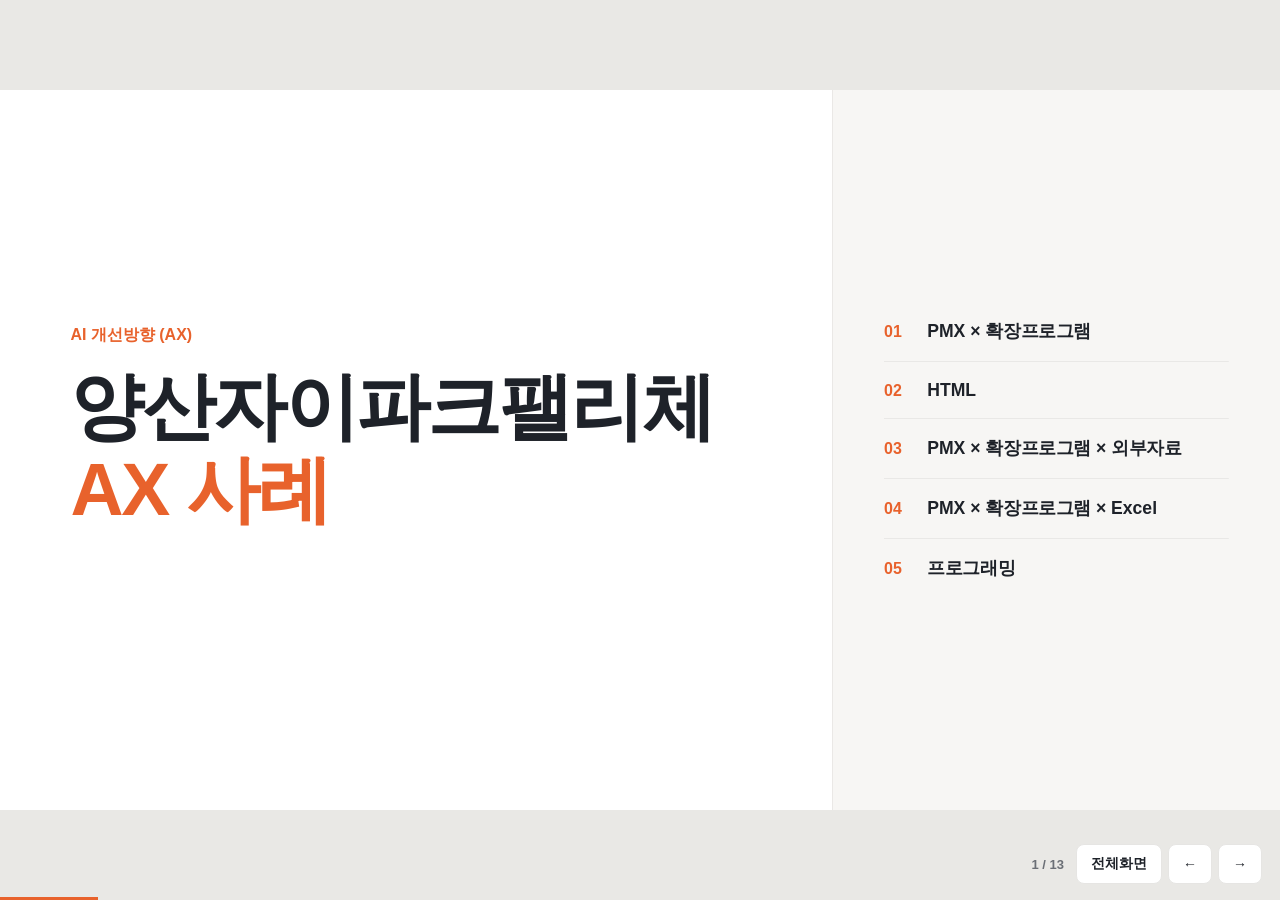
==== commit de566e1b: "Add files via upload" ====
--- a/index.html
+++ b/index.html
@@ -1,5 +1,5 @@
 <!DOCTYPE html>
-<html lang="ko"><head><meta charset="utf-8"><meta name="viewport" content="width=device-width,initial-scale=1">
+<html lang="ko" data-final="1"><head><meta charset="utf-8"><meta name="viewport" content="width=device-width,initial-scale=1">
 <title>양산자이파크팰리체 AX 사례</title>
 <style>
 :root{--ink:#1E2229;--sub:#6B6F76;--line:#E6E5E3;--soft:#F7F6F4;--soft2:#EFEEEB;--acc:#E8622C;--acc2:#FCEDE5;--blue:#2783DE;--blue2:#E5F2FC}
@@ -216,7 +216,7 @@
 #vm .file{background:var(--soft);width:100%;text-align:left}
 </style></head>
 <body class="">
-<div id="stage" style="transform: translate(-50%, -50%) scale(1.00111); transform-origin: center center; left: 50%; top: 50%;">
+<div id="stage" style="transform: translate(-50%, -50%) scale(0.79); transform-origin: center center; left: 50%; top: 50%;">
 <section class="slide cover">
  <div class="cv-l">
   <div class="kicker e">AI 개선방향 (AX)</div>
@@ -331,9 +331,9 @@
  <div class="chips"><span class="chip">위험성평가</span><span class="chip">퇴근관리</span><span class="chip">유소견자 관리</span><span class="chip">노무비닷컴</span><span class="chip">혹서기 관리</span><span class="chip">건강기록 자동입력</span><span class="chip">안전관리비</span><span class="chip">근골격계</span><span class="chip">MSDS 경고표지</span><span class="chip">동바리 3D검토</span><span class="chip">AI CCTV</span></div>
 </section>
 </div>
-<div id="prog" style="width: 57.1429%;"></div>
+<div id="prog" style="width: 7.69231%;"></div>
 <div id="hint">편집 모드 · 점선 글자 클릭해 수정 · 영상 칸 클릭해 영상 넣기 · Ctrl+S 저장</div>
-<div id="nav"><span id="pg">8 / 14</span><button id="edit" class="">편집</button><button id="save" title="수정한 내용을 HTML 파일로 저장">저장</button><button id="saveFinal" title="편집 기능 없이 발표용으로 저장">발표용 저장</button><button id="full" title="전체화면">전체화면</button><button id="prev" aria-label="이전">←</button><button id="next" aria-label="다음">→</button></div>
+<div id="nav"><span id="pg">1 / 13</span><button id="edit" class="">편집</button><button id="save" title="수정한 내용을 HTML 파일로 저장">저장</button><button id="saveFinal" title="편집 기능 없이 발표용으로 저장">발표용 저장</button><button id="full" title="전체화면">전체화면</button><button id="prev" aria-label="이전">←</button><button id="next" aria-label="다음">→</button></div>
 <div id="vm" class=""><div class="box">
  <h4>시연영상 넣기</h4>
  <p>파일은 <b>이 HTML과 같은 폴더</b>에 두세요. 저장하면 파일 이름으로 연결됩니다.</p>
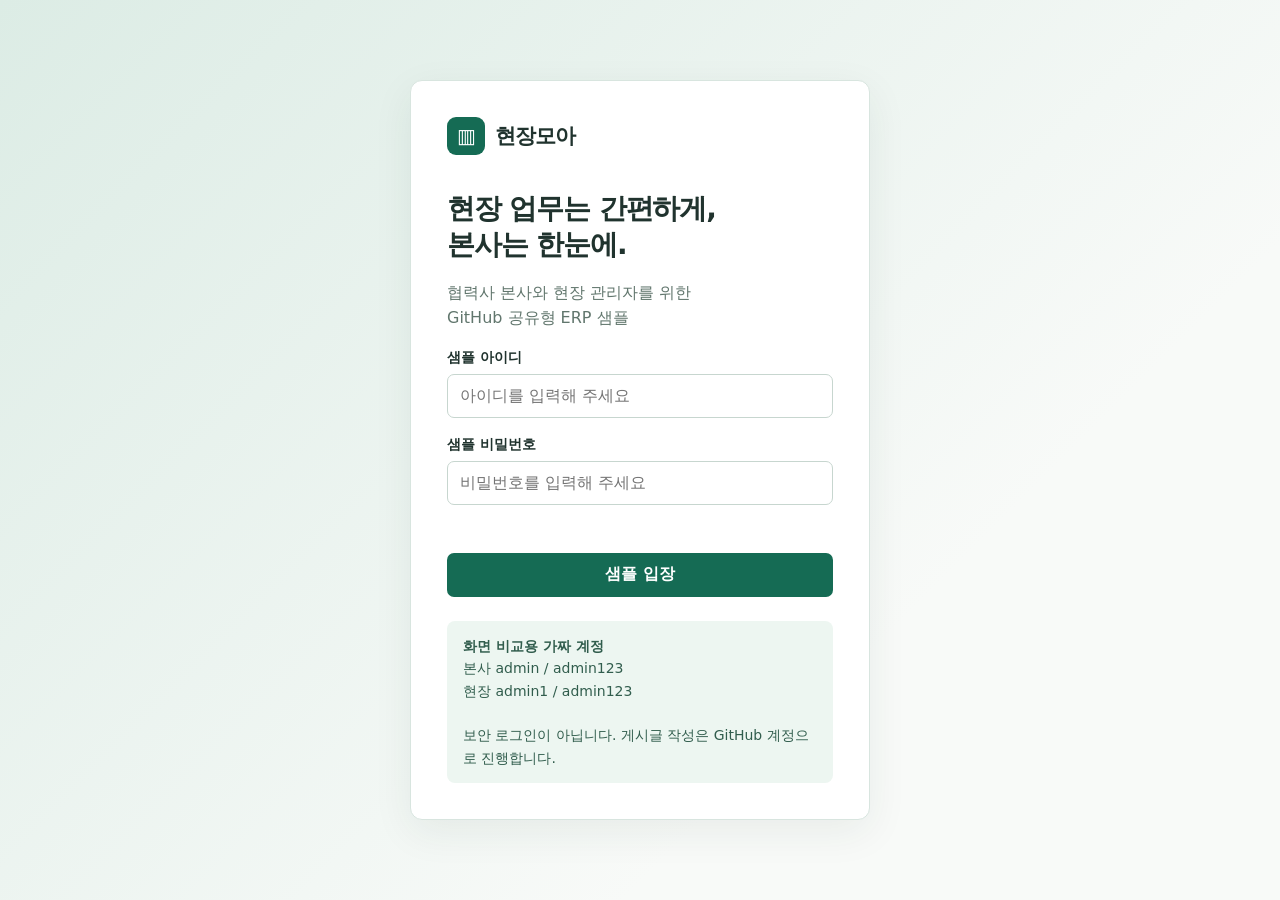
==== commit 8bcda995: "Add files via upload" ====
--- a/index.html
+++ b/index.html
@@ -1,423 +1 @@
-<!DOCTYPE html>
-<html lang="ko" data-final="1"><head><meta charset="utf-8"><meta name="viewport" content="width=device-width,initial-scale=1">
-<title>양산자이파크팰리체 AX 사례</title>
-<style>
-:root{--ink:#1E2229;--sub:#6B6F76;--line:#E6E5E3;--soft:#F7F6F4;--soft2:#EFEEEB;--acc:#E8622C;--acc2:#FCEDE5;--blue:#2783DE;--blue2:#E5F2FC}
-*{box-sizing:border-box;margin:0;padding:0}
-html,body{height:100%;background:#E9E8E5;overflow:hidden;font-family:Pretendard,"Malgun Gothic","Apple SD Gothic Neo","Noto Sans KR","Noto Sans CJK KR",sans-serif;color:var(--ink);-webkit-font-smoothing:antialiased}
-#stage{position:absolute;left:50%;top:50%;width:1600px;height:900px;transform-origin:0 0}
-.slide{position:absolute;inset:0;background:#fff;padding:72px 88px;display:none;overflow:hidden}
-.slide.active{display:block;animation:fade .25s ease}
-@keyframes fade{from{opacity:0}to{opacity:1}}
-@media (prefers-reduced-motion:reduce){.slide.active{animation:none}}
-em{font-style:normal;color:var(--acc)}
-.lab{font-size:18px;font-weight:700;color:var(--acc);letter-spacing:.02em;display:flex;gap:10px;align-items:center}
-.head h2,.side h2{font-size:46px;font-weight:800;letter-spacing:-.02em;line-height:1.25;margin-top:14px}
-.chip{display:inline-block;padding:7px 14px;border:1.5px solid var(--ink);border-radius:8px;font-size:17px;font-weight:700;background:#fff}
-.x{margin:0 8px;color:var(--acc);font-weight:800;font-size:20px}
-.ph{color:#A8A6A1!important}
-/* cover */
-.cover{display:none;padding:0}
-.cover.active{display:grid;grid-template-columns:1fr 560px}
-.cv-l{padding:110px 88px;display:flex;flex-direction:column;justify-content:center}
-.det{padding:56px 72px 64px;flex-direction:column}.det.active{display:flex}
-.det>.lab{display:flex;align-items:center;gap:10px}
-.det>h2{margin:14px 0 30px;font-size:40px;line-height:1.3}
-.dg{flex:1;min-height:0;display:grid;grid-template-columns:430px 1fr;gap:40px;align-items:center}
-.steps{list-style:none;display:flex;flex-direction:column;gap:14px;margin:0;padding:0}
-.steps li{display:flex;gap:16px;align-items:flex-start;background:#fff;border:1px solid var(--line);border-radius:12px;padding:20px 22px}
-.sn{flex:0 0 34px;height:34px;border-radius:50%;background:var(--acc);color:#fff;font-weight:800;font-size:17px;display:flex;align-items:center;justify-content:center}
-.steps b{display:block;font-size:21px;font-weight:800;line-height:1.35}
-.steps p{margin:6px 0 0;font-size:16px;line-height:1.5;color:var(--sub)}
-.shot{margin:0;display:flex;flex-direction:column;align-items:flex-end;min-height:0;height:100%;justify-content:center}
-.shot img{border-radius:10px;box-shadow:0 2px 4px rgba(0,0,0,.06),0 10px 28px rgba(0,0,0,.10);display:block}
-.shot figcaption{margin-top:12px;font-size:15px;color:var(--sub)}
-.dg2{flex:1;min-height:0;display:flex;flex-direction:column;justify-content:space-between;gap:24px}
-.pics{display:flex;align-items:center;justify-content:center;gap:22px}
-.parr{font-size:34px;color:var(--acc);font-weight:800}
-.shot2{margin:0;display:flex;flex-direction:column;align-items:flex-end}
-.shot2 img{border-radius:10px;box-shadow:0 2px 4px rgba(0,0,0,.06),0 10px 28px rgba(0,0,0,.10);display:block}
-.shot2 figcaption{margin-top:10px;font-size:15px;color:var(--sub)}
-.hsteps .steps{flex-direction:row;gap:14px}
-.hsteps .steps li{flex:1;padding:16px 18px}
-.hsteps .steps b{font-size:18px}.hsteps .steps p{font-size:15px}
-.fin{display:none;flex-direction:column;justify-content:center;padding:88px 120px}.fin.active{display:flex}
-.fin h2{font-size:76px;line-height:1.2;margin:22px 0 56px;letter-spacing:-.02em}
-.chips{display:flex;flex-wrap:wrap;gap:12px;max-width:1200px}
-.chip{border:0!important;font-size:20px;font-weight:700;padding:10px 18px;border-radius:999px;background:var(--acc2);color:var(--acc)}
-.ba{display:flex;flex-direction:column;gap:8px;margin-top:14px}
-.row{display:grid;grid-template-columns:58px 1fr;gap:10px;align-items:start;padding:12px 14px;border-radius:10px}
-.row.bf{background:#F2F1EF}.row.af{background:var(--acc2)}
-.tag{font-size:12px;font-weight:800;letter-spacing:.03em;color:#8A8F98;padding-top:5px}
-.row.af .tag{color:var(--acc)}
-.kw{display:block;font-size:19px;font-weight:800;line-height:1.35;color:var(--ink)}
-.row.af .kw{color:var(--acc)}
-.ds{display:block;font-size:15px;line-height:1.5;color:var(--sub);margin-top:4px}
-.sec:not(.multi) .case{background:#fff!important}
-.sec:not(.multi) .ba{gap:12px;margin-top:22px}
-.sec:not(.multi) .row{padding:18px 18px;grid-template-columns:1fr;gap:6px}
-.sec:not(.multi) .tag{padding-top:0}
-.sec:not(.multi) .kw{font-size:23px}.sec:not(.multi) .ds{font-size:16px}
-.multi .case.on{background:#fff!important}
-.multi .ba{margin-top:10px;gap:6px}
-.multi .row{padding:7px 12px;align-items:center}
-.multi .tag{padding-top:0}
-.multi .kw{font-size:16px}
-.multi .ds{display:block;font-size:14px;margin-top:1px;line-height:1.4}
-.sec.multi.active{grid-template-columns:420px 1fr}
-.multi .case{padding:12px 16px!important}.multi .c-name{font-size:20px}
-.multi .ba{margin-top:8px;gap:5px}.multi .row{padding:6px 12px;grid-template-columns:52px 1fr}
-.multi .kw{font-size:15px;line-height:1.3}
-.kicker{font-size:20px;font-weight:700;color:var(--acc)}
-.cover h1{font-size:92px;line-height:1.12;font-weight:800;letter-spacing:-.03em;margin:24px 0 28px}
-.sub{font-size:24px;color:var(--sub)}
-.who{margin-top:64px;font-size:20px;font-weight:600}
-.cv-r{background:var(--soft);color:var(--ink);border-left:1px solid var(--line);padding:110px 64px;display:flex;flex-direction:column;justify-content:center;gap:0}
-.cv-row{display:flex;gap:24px;align-items:baseline;padding:22px 0;border-bottom:1px solid var(--line);font-size:22px;font-weight:600}
-.cv-row:last-child{border-bottom:0}
-.cv-row b{color:var(--acc);font-size:20px;min-width:30px}
-/* overview */
-.ovs.active{background:var(--soft)}
-.ov{display:grid;grid-template-columns:repeat(5,1fr);gap:18px;margin-top:52px;height:560px}
-.ov-card{all:unset;box-sizing:border-box;cursor:pointer;background:#fff;border:1px solid var(--line);border-top:5px solid var(--acc);border-radius:12px;padding:28px 26px;display:flex;flex-direction:column;transition:transform .15s,box-shadow .15s}
-.ov-card:hover,.ov-card:focus-visible{box-shadow:0 1px 2px rgba(0,0,0,.05),0 8px 20px rgba(0,0,0,.06)}
-.ov-top{display:flex;justify-content:space-between;align-items:center}
-.ov-n{font-size:48px;font-weight:800;color:var(--acc);line-height:1;letter-spacing:-.02em}
-.ov-c{font-size:14px;font-weight:700;color:var(--acc);background:var(--acc2);border-radius:6px;padding:5px 10px}
-.ov-f{margin:26px 0 24px;height:150px;display:flex;flex-direction:column;align-items:center;justify-content:flex-start;text-align:center;gap:2px}
-.ft{font-size:25px;font-weight:800;line-height:1.3;letter-spacing:-.01em}
-.fx{font-size:18px;font-weight:800;color:var(--acc);line-height:1.1}
-.ov-card ul{list-style:none;border-top:1px solid var(--line);padding-top:20px;display:flex;flex-direction:column;gap:10px}
-.ov-card li{font-size:19px;font-weight:600;display:flex;align-items:center;gap:10px;color:#3A3F47}
-.ov-card li:before{content:"";width:6px;height:6px;border-radius:50%;background:var(--acc);flex:0 0 6px}
-/* section */
-.sec.active{display:grid;grid-template-columns:320px 1fr;grid-template-rows:auto 1fr;column-gap:32px;row-gap:24px;padding:48px 56px 40px}
-.sec .side{display:contents}
-.sec .side>.lab,.sec .side>h2{grid-column:1/-1}
-.sec .side>.lab{grid-row:1;align-self:start}
-.sec .side>h2{grid-row:1;margin:40px 0 0!important}
-.sec .cases{grid-column:1;grid-row:2}
-.sec .stagev{grid-column:2;grid-row:2;justify-content:flex-start}
-.side{display:flex;flex-direction:column;min-height:0}
-.num{background:var(--acc);color:#fff;border-radius:6px;padding:2px 10px}
-.side h2{font-size:36px;white-space:nowrap}
-.tools{margin:18px 0 22px}
-.cases{display:flex;flex-direction:column;gap:10px;flex:1;min-height:0}
-.case{border:1px solid var(--line);border-radius:10px;padding:14px 18px;cursor:pointer;background:#fff;transition:border-color .15s,background .15s}
-.case:focus-visible{outline:2px solid var(--blue)}
-.case.on{border-color:var(--acc);background:var(--acc2)}
-.step{margin-left:6px;font-size:15px;color:var(--sub);font-weight:600}
-.c-name{font-size:24px;font-weight:800}
-
-.sec:not(.multi) .c-name{font-size:30px}.sec:not(.multi) .case{padding:28px 26px;cursor:default;background:var(--soft);border-color:var(--line)}.sec:not(.multi) .c-body p{font-size:18px;margin-top:18px}.sec:not(.multi) .c-body b{font-size:13px}
-.multi .cases{gap:10px}.multi .case{padding:14px 18px}.multi .c-name{font-size:21px}
-.c-body{display:block;margin-top:8px}
-.case.on .c-body,.sec:not(.multi) .c-body{display:block}
-.c-body p{font-size:15px;line-height:1.45;display:flex;flex-direction:column;gap:2px;margin-top:8px}
-.c-body b{font-size:12px;font-weight:800;color:var(--acc);letter-spacing:.04em}
-.arr{font-size:26px;color:var(--sub)}
-.stagev{position:relative;display:flex;flex-direction:column;justify-content:center}
-.vslot{display:none;width:100%;max-height:100%;aspect-ratio:16/9;background:var(--soft);border:1.5px dashed #D3D1CC;border-radius:12px;overflow:hidden;position:relative}
-.vslot.on{display:block}
-.vslot video,.vslot iframe{width:100%;height:100%;border:0;display:block;background:#000}
-.vempty{position:absolute;inset:0;display:flex;flex-direction:column;align-items:center;justify-content:center;gap:14px;color:var(--sub);font-size:18px;text-align:center}
-.vempty .play{width:84px;height:84px;border-radius:50%;border:2px solid var(--acc);display:flex;align-items:center;justify-content:center;font-size:30px;color:var(--acc);padding-left:5px}
-.vempty small{font-size:15px;color:#A8A6A1}
-.vslot:has(video),.vslot:has(iframe){background:#000;border:0}
-.vslot:has(.ytcard){background:#000;border:0}
-.ytcard{position:absolute;inset:0;display:flex;align-items:center;justify-content:center;text-decoration:none}
-.ytcard img{width:100%;height:100%;object-fit:contain;opacity:.85}
-.ytplay{position:absolute;width:96px;height:68px;border-radius:18px;background:#FF0033;color:#fff;font-size:30px;display:flex;align-items:center;justify-content:center;padding-left:4px}
-.ytmsg{position:absolute;bottom:22px;color:#fff;font-size:17px;font-weight:600;background:rgba(0,0,0,.55);padding:8px 16px;border-radius:8px}
-body.editing .vslot{cursor:pointer}
-body.editing .vslot:has(video,iframe,.ytcard)::after{content:"클릭해서 영상 바꾸기";position:absolute;inset:0;display:flex;align-items:flex-start;justify-content:flex-end;padding:16px;font-size:16px;font-weight:700;color:#fff;background:linear-gradient(rgba(0,0,0,.45),transparent 30%);z-index:5}
-.vcap{display:flex;align-items:center;gap:10px;margin-top:16px;font-size:18px;font-weight:700}
-.dot{width:10px;height:10px;border-radius:50%;background:var(--acc)}
-body.editing .vslot{cursor:pointer;outline:2px dashed var(--acc);outline-offset:4px}
-/* summary */
-.sum-wrap{display:grid;grid-template-columns:1fr 360px;gap:40px;margin-top:32px}
-.bars{display:flex;flex-direction:column;gap:5px}
-.bars-h,.bar{display:grid;grid-template-columns:210px 1fr 170px 90px;align-items:center;gap:16px;height:44px}
-.bar .bn{font-size:17px;font-weight:700;white-space:nowrap;overflow:hidden;text-overflow:ellipsis}
-.bar .bn i{font-style:normal;color:var(--acc);font-size:13px;margin-right:8px}
-.track{position:relative;height:30px;background:var(--soft);border-radius:6px}
-.track .b1{position:absolute;left:0;top:0;bottom:0;background:#D9D7D3;border-radius:6px}
-.track .b2{position:absolute;left:0;top:0;bottom:0;background:var(--acc);border-radius:6px}
-.track .tx{position:absolute;left:12px;top:0;line-height:30px;font-size:13px;color:var(--sub);font-weight:600}
-.bars-h{font-size:13px;color:var(--sub);font-weight:700;height:22px;align-items:center}.bars-h span:nth-child(3),.bars-h span:nth-child(4){text-align:right}
-.bar .bt{font-size:16px;font-weight:700;text-align:right;white-space:nowrap;color:var(--sub)}.bar .bt .bf,.bar .bt .af{color:var(--ink)}
-.bar .bp{font-size:16px;font-weight:800;text-align:right;white-space:nowrap}
-.bar .bp small{font-size:12px;color:var(--sub);font-weight:600;margin-left:4px}
-.total{background:var(--acc2);color:var(--ink);border-radius:14px;padding:40px 36px;display:flex;flex-direction:column}
-.t-lab{font-size:18px;font-weight:700;color:var(--sub)}
-.t-row{display:flex;align-items:center;gap:18px;margin-top:28px}
-.t-row small{display:block;font-size:14px;color:var(--sub);font-weight:600;margin-bottom:4px}
-.t-row b{font-size:32px;font-weight:800;white-space:nowrap}
-.t-row div:nth-child(3) b{color:var(--acc)}
-
-.t-pct{margin-top:40px;display:flex;align-items:baseline;gap:10px}
-.t-pct b{font-size:80px;white-space:nowrap;font-weight:800;line-height:1;color:var(--acc);letter-spacing:-.03em}
-.t-pct span{font-size:26px;font-weight:700;white-space:nowrap}
-.t-note{margin-top:auto;font-size:14px;color:rgba(255,255,255,.55);line-height:1.5}
-.legend{display:flex;gap:20px;font-size:14px;color:var(--sub);margin-top:14px;font-weight:600}
-.legend span:before{content:"";display:inline-block;width:14px;height:10px;border-radius:3px;margin-right:6px;background:#D9D7D3}
-.legend span.a:before{background:var(--acc)}
-.kpi{display:grid;grid-template-columns:1fr 60px 1fr 1fr;gap:24px;align-items:center;margin-top:110px}
-.k{background:var(--soft);border-radius:14px;padding:40px 40px 44px}
-.k small{display:block;font-size:20px;font-weight:700;color:var(--sub)}
-.kv{display:flex;align-items:baseline;gap:8px;margin-top:18px;white-space:nowrap}
-.kv b{font-size:96px;font-weight:800;line-height:1;letter-spacing:-.03em}
-.kv span{font-size:28px;font-weight:700}
-.k-arr{font-size:44px;color:var(--sub);text-align:center}
-.k.hl{background:var(--acc2)}.k.hl b,.k.hl .kv span{color:var(--acc)}
-.k-note{margin-top:36px;font-size:17px;color:var(--sub)}
-/* end */
-.end.active{display:flex;flex-direction:column;padding:96px 88px}
-.end h2{font-size:64px;font-weight:800;line-height:1.25;letter-spacing:-.02em}
-.next{display:grid;grid-template-columns:repeat(3,1fr);gap:24px;margin-top:72px}
-.next>div{border-top:3px solid var(--ink);padding-top:24px}
-.next b{font-size:18px;color:var(--acc)}
-.next h3{font-size:30px;font-weight:800;margin:12px 0 12px}
-.next p{font-size:19px;color:var(--sub);line-height:1.5}
-.end-f{margin-top:auto;font-size:18px;color:var(--sub);font-weight:600}
-/* chrome */
-#nav{position:fixed;right:18px;bottom:16px;display:flex;gap:6px;z-index:10;align-items:center}
-#nav button{min-width:44px;height:40px;padding:0 14px;border:1px solid var(--line);background:#fff;border-radius:8px;font:inherit;font-size:14px;font-weight:700;color:var(--ink);cursor:pointer}
-#nav button:hover{border-color:var(--ink)}
-#nav #edit.on{background:var(--acc);border-color:var(--acc);color:#fff}
-#pg{font-size:13px;color:var(--sub);margin-right:6px;font-weight:600}
-#prog{position:fixed;left:0;bottom:0;height:3px;background:var(--acc);z-index:10;transition:width .2s}
-body.present #nav{opacity:0}body.present #nav:hover{opacity:1}
-body.editing .e{outline:1px dashed #E8622C66;cursor:text;min-width:10px}
-body.editing .e:focus{outline:2px solid var(--acc)}
-#hint{position:fixed;left:18px;bottom:22px;font-size:13px;color:var(--sub);display:none;z-index:10}
-.det.shore .dg{grid-template-columns:400px 1fr;gap:36px}
-.det.shore .steps li{padding:16px 20px}
-.det.shore .steps b{font-size:20px}
-.det.shore .steps p{font-size:15px}
-.det.shore .shot{align-items:stretch}
-.det.shore .shot figcaption{text-align:right}
-.det.shore .vslot{width:100%;max-height:none}
-body.editing #hint{display:block}
-body.editing .kw:empty::before,body.editing .ds:empty::before{content:"클릭해서 입력";color:#bbb;font-weight:500}
-.kw:empty,.ds:empty{min-height:1.3em}
-/* modal */
-#vm{position:fixed;inset:0;background:rgba(20,22,26,.5);display:none;align-items:center;justify-content:center;z-index:20}
-#vm.open{display:flex}
-#vm .box{background:#fff;border-radius:12px;padding:28px;width:520px;font-size:15px}
-#vm h4{font-size:20px;margin-bottom:6px}
-#vm p{color:var(--sub);line-height:1.5;margin-bottom:16px;font-size:14px}
-#vm label{display:block;font-weight:700;margin:14px 0 6px}
-#vm input[type=text]{width:100%;height:44px;border:1px solid var(--line);border-radius:8px;padding:0 12px;font:inherit}
-#vm .row{display:flex;gap:8px;margin-top:22px;justify-content:flex-end}
-#vm button{height:44px;padding:0 16px;border-radius:8px;border:1px solid var(--line);background:#fff;font:inherit;font-weight:700;cursor:pointer}
-#vm .pri{background:var(--ink);color:#fff;border-color:var(--ink)}
-#vm .del{margin-right:auto;color:#C2453A}
-#vm .file{background:var(--soft);width:100%;text-align:left}
-</style></head>
-<body class="">
-<div id="stage" style="transform: translate(-50%, -50%) scale(0.79); transform-origin: center center; left: 50%; top: 50%;">
-<section class="slide cover">
- <div class="cv-l">
-  <div class="kicker e">AI 개선방향 (AX)</div>
-  <h1 class="e">양산자이파크팰리체<br><em>AX 사례</em></h1>
-  <p class="sub e"><br></p>
- </div>
- <div class="cv-r"><div class="cv-row"><b>01</b><span>PMX × 확장프로그램</span></div><div class="cv-row"><b>02</b><span>HTML</span></div><div class="cv-row"><b>03</b><span>PMX × 확장프로그램 × 외부자료</span></div><div class="cv-row"><b>04</b><span>PMX × 확장프로그램 × Excel</span></div><div class="cv-row"><b>05</b><span>프로그래밍</span></div></div>
-</section>
-<section class="slide ovs">
- <div class="head"><div class="lab e">한눈에 보기</div><h2 class="e"><em>11가지 업무</em>가 가벼워졌습니다</h2></div>
- <div class="ov"><button class="ov-card" data-go="sec01"><div class="ov-top"><span class="ov-n">01</span><span class="ov-c">사례 3</span></div><div class="ov-f"><span class="ft">PMX</span><span class="fx">×</span><span class="ft">확장프로그램</span></div><ul><li><span class="e">위험성평가</span></li><li><span class="e">퇴근관리</span></li><li><span class="e">유소견자 관리</span></li></ul></button><button class="ov-card" data-go="sec02"><div class="ov-top"><span class="ov-n">02</span><span class="ov-c">사례 1</span></div><div class="ov-f"><span class="ft">HTML</span></div><ul><li><span class="e">안전관리비</span></li></ul></button><button class="ov-card" data-go="sec03"><div class="ov-top"><span class="ov-n">03</span><span class="ov-c">사례 2</span></div><div class="ov-f"><span class="ft">PMX</span><span class="fx">×</span><span class="ft">확장프로그램</span><span class="fx">×</span><span class="ft">외부자료</span></div><ul><li><span class="e">노무비닷컴</span></li><li><span class="e">혹서기 관리</span></li></ul></button><button class="ov-card" data-go="sec04"><div class="ov-top"><span class="ov-n">04</span><span class="ov-c">사례 1</span></div><div class="ov-f"><span class="ft">PMX</span><span class="fx">×</span><span class="ft">확장프로그램</span><span class="fx">×</span><span class="ft">Excel</span></div><ul><li><span class="e">건강기록 자동입력</span></li></ul></button><button class="ov-card" data-go="sec05"><div class="ov-top"><span class="ov-n">05</span><span class="ov-c">사례 4</span></div><div class="ov-f"><span class="ft">프로그래밍</span></div><ul><li><span class="e">근골격계</span></li><li><span class="e">MSDS 경고표지</span></li><li><span class="e">동바리 3D검토</span></li><li><span class="e">AI CCTV</span></li></ul></button></div>
-</section>
-<section class="slide sec multi" id="sec01">
- <div class="side">
-  <div class="lab"><span class="num">01</span><span class="e">AX 사례</span></div>
-  <h2 class="e">PMX × 확장프로그램</h2>
-  <div class="cases"><div class="case" data-id="risk" tabindex="0">
-  <div class="c-name e">위험성평가</div>
-  <div class="ba"><div class="row bf"><span class="tag">Before</span><div><b class="e kw">일일이 대조</b><span class="e ds">출역일보와 위험성평가를 하나씩 수기비교</span></div></div><div class="row af"><span class="tag">After</span><div><b class="e kw">자동 비교</b><span class="e ds">버튼을 누르면 작성 여부를 바로 확인</span></div></div></div>
-</div><div class="case" data-id="work" tabindex="0">
-  <div class="c-name e">퇴근관리</div>
-  <div class="ba"><div class="row bf"><span class="tag">Before</span><div><b class="e kw">전화로 확인</b><span class="e ds">일일이 전화해 퇴근 인원 파악</span></div></div><div class="row af"><span class="tag">After</span><div><b class="e kw">바로 문자 발송</b><span class="e ds">잔류인원 바로 확인 → 문자발송</span></div></div></div>
-</div><div class="case on" data-id="health" tabindex="0">
-  <div class="c-name e">유소견자 관리</div>
-  <div class="ba"><div class="row bf"><span class="tag">Before</span><div><b class="e kw">사이트 개별 조회</b><span class="e ds">사이트에서 한 명씩 확인</span></div></div><div class="row af"><span class="tag">After</span><div><b class="e kw">실시간 확인</b><span class="e ds">출역 인원 중 유소견자를 바로 표시 → 문자발송</span></div></div></div>
-</div></div>
- </div>
- <div class="stagev"><div class="vslot" data-id="risk" data-src="work.mp4"></div><div class="vslot" data-id="work" data-src="goodbye.mp4"></div><div class="vslot on" data-id="health" data-src="sick.mp4"></div></div>
-</section>
-<section class="slide sec" id="sec02">
- <div class="side">
-  <div class="lab"><span class="num">02</span><span class="e">AX 사례</span></div>
-  <h2 class="e">HTML</h2>
-  <div class="cases"><div class="case on" data-id="sfee" tabindex="0">
-  <div class="c-name e">안전관리비</div>
-  <div class="ba"><div class="row bf"><span class="tag">Before</span><div><b class="e kw">확인 후 재입력</b><span class="e ds">하나씩 옮겨 적다 보니 실수와 시간 소요</span></div></div><div class="row af"><span class="tag">After</span><div><b class="e kw">엑셀 자동 처리</b><span class="e ds">입력 오류 감소, 시간 단축</span></div></div></div>
-</div></div>
- </div>
- <div class="stagev"><div class="vslot on" data-id="sfee" data-src="https://youtu.be/Pd2R8qhXuvQ"></div></div>
-</section>
-<section class="slide sec" id="sec03">
- <div class="side">
-  <div class="lab"><span class="num">03</span><span class="e">AX 사례</span><span class="step">1 / 2</span></div>
-  <h2 class="e">PMX × 확장프로그램 × 외부자료</h2>
-  <div class="cases"><div class="case on" data-id="nomu" tabindex="0">
-  <div class="c-name e">노무비닷컴</div>
-  <div class="ba"><div class="row bf"><span class="tag">Before</span><div><b class="e kw">서류 직접 대조</b><span class="e ds">출역일보와 기성내역서<br>일일이 비교</span></div></div><div class="row af"><span class="tag">After</span><div><b class="e kw">프로그램 분석</b><span class="e ds">노무비 닷컴 x PMX <br>등록인원, 출역기록 자동비교</span></div></div></div>
-</div></div>
- </div>
- <div class="stagev"><div class="vslot on" data-id="nomu" data-src="bigmoney.mp4"></div></div>
-</section>
-<section class="slide sec">
- <div class="side">
-  <div class="lab"><span class="num">03</span><span class="e">AX 사례</span><span class="step">2 / 2</span></div>
-  <h2 class="e">PMX × 확장프로그램 × 외부자료</h2>
-  <div class="cases"><div class="case on" data-id="heat" tabindex="0">
-  <div class="c-name e">혹서기 관리</div>
-  <div class="ba"><div class="row bf"><span class="tag">Before</span><div><b class="e kw">단계별 전달</b><span class="e ds">기상청 → 협력사 관리자 → <br>근로자, 전달이 늦음</span></div></div><div class="row af"><span class="tag">After</span><div><b class="e kw">실시간 알림</b><span class="e ds">날씨와 휴식 안내를 자동으로 <br>전달</span></div></div></div>
-</div></div>
- </div>
- <div class="stagev"><div class="vslot on" data-id="heat" data-src="hot.mp4"></div></div>
-</section>
-<section class="slide sec" id="sec04">
- <div class="side">
-  <div class="lab"><span class="num">04</span><span class="e">AX 사례</span></div>
-  <h2 class="e">PMX × 확장프로그램 × Excel</h2>
-  <div class="cases"><div class="case on" data-id="hrec" tabindex="0">
-  <div class="c-name e">건강기록 자동입력</div>
-  <div class="ba"><div class="row bf"><span class="tag">Before</span><div><b class="e kw">수기 입력</b><span class="e ds">건강기록을 한 건씩 직접 입력</span></div></div><div class="row af"><span class="tag">After</span><div><b class="e kw">엑셀 업로드</b><span class="e ds">PMX에 자동 기록, <br>시간·휴먼에러 감소</span></div></div></div>
-</div></div>
- </div>
- <div class="stagev"><div class="vslot on" data-id="hrec" data-src="https://youtu.be/Xc2SfMZQBGk"></div></div>
-</section>
-<section class="slide sec" id="sec05">
- <div class="side">
-  <div class="lab"><span class="num">05</span><span class="e">AX 사례</span><span class="step">1 / 4</span></div>
-  <h2 class="e">프로그래밍</h2>
-  <div class="cases"><div class="case on" data-id="msk" tabindex="0">
-  <div class="c-name e">근골격계</div>
-  <div class="ba"><div class="row bf"><span class="tag">Before</span><div><b class="e kw">외주 또는 자체 조사</b><span class="e ds">비용이 들거나 정확도가 낮음</span></div></div><div class="row af"><span class="tag">After</span><div><b class="e kw">AI 자동 분석</b><span class="e ds">보고서까지 자동 작성, <br>신뢰성↑ 비용↓(공단 확인 完)</span></div></div></div>
-</div></div>
- </div>
- <div class="stagev"><div class="vslot on" data-id="msk" data-src="https://youtu.be/UaxTWZi9HFM"></div></div>
-</section>
-<section class="slide sec">
- <div class="side">
-  <div class="lab"><span class="num">05</span><span class="e">AX 사례</span><span class="step">2 / 4</span></div>
-  <h2 class="e">프로그래밍</h2>
-  <div class="cases"><div class="case on" data-id="msds" tabindex="0">
-  <div class="c-name e">MSDS 경고표지</div>
-  <div class="ba"><div class="row bf"><span class="tag">Before</span><div><b class="e kw">원문 보고 직접 제작</b><span class="e ds">표지 하나 만드는 데 시간이 많이 걸림</span></div></div><div class="row af"><span class="tag">After</span><div><b class="e kw">바로 생성</b><span class="e ds">외국어 표지까지 즉시 가능</span></div></div></div>
-</div></div>
- </div>
- <div class="stagev"><div class="vslot on" data-id="msds" data-src="https://youtu.be/gqu4oirmnp8"></div></div>
-</section>
-<section class="slide det shore">
- <div class="lab"><span class="num">05</span><span class="e">AX 사례</span><span class="step">3 / 4 · 동바리 3D 검토 프로그램</span></div><h2 class="e">도면만 넣으면 동바리가 3D로 제작되고<br><em>시공전에 오류를 잡습니다</em></h2>
- <div class="dg"><ol class="steps"><li><span class="sn">1</span><div><b class="e">도면만 넣기</b><p class="e">평면·단면·입면도 PDF를 그대로 넣습니다<br>설치·인터넷 없이 사내 PC에서 실행</p></div></li><li><span class="sn">2</span><div><b class="e">3D 자동 생성</b><p class="e">좌표·치수·부자재 규격 길이로<br>동바리가 도면 그대로 3D로 섭니다</p></div></li><li><span class="sn">3</span><div><b class="e">Error · 확인 자동 검토</b><p class="e">간섭·받침·연결·구조계산서 기준을<br>3D 위에서 찾아 위치까지 표시합니다</p></div></li><li><span class="sn">4</span><div><b class="e">안전관리계획서 제출 전 반영</b><p class="e">3D·DXF·검토표로 수정 도면을 받고<br>검증된 도면으로 계획서를 냅니다</p></div></li></ol><figure class="shot"><div class="vslot on" data-id="shore" data-src="https://youtu.be/U0JvtkPmLbg?si=1rs07-Zxd0W603Uf"></div><figcaption class="e">프로그램 구동 화면 · 근거: 건설기술진흥법 시행령 제98조·제101조의2</figcaption></figure></div>
-</section>
-<section class="slide det">
- <div class="lab"><span class="num">05</span><span class="e">AX 사례</span><span class="step">4 / 4 · AI CCTV (1/2)</span></div><h2 class="e">카메라마다 위험구역을 미리 구획해 두면,<br><em>AI가 근로자를 인식해 알려줍니다</em></h2>
- <div class="dg"><ol class="steps"><li><span class="sn">1</span><div><b class="e">카메라 위치 셋팅</b><p class="e">감시할 CCTV 화면을 프로그램에 등록합니다</p></div></li><li><span class="sn">2</span><div><b class="e">위험구역 구획 설정</b><p class="e">화면 위에 단부·개구부·출입금지 구역을 마우스로 그려 둡니다</p></div></li><li><span class="sn">3</span><div><b class="e">근로자 인식 → 팝업 알림</b><p class="e">AI가 근로자를 인식하고, 구획한 자리에 들어오면 팝업과 경고음이 울립니다</p></div></li><li><span class="sn">4</span><div><b class="e">사진·엑셀 자동 저장</b><p class="e">알림이 뜬 순간의 사진과 시간·위치가 엑셀에 자동으로 기록</p></div></li></ol><figure class="shot"><img style="width:876px;height:560px" src="[data-uri]" alt=""><figcaption class="e">프로그램 구동 화면</figcaption></figure></div>
-</section>
-<section class="slide det">
- <div class="lab"><span class="num">05</span><span class="e">AX 사례</span><span class="step">4 / 4 · AI CCTV (2/2)</span></div><h2 class="e">한 화면에 집중해도, 사전에 구획한 자리에서는<br><em>바로 팝업이 뜹니다</em></h2>
- <div class="dg2"><div class="pics"><figure class="shot2"><img style="width:538px;height:420px" src="[data-uri]" alt=""><figcaption class="e">설정 화면</figcaption></figure><div class="parr">→</div><figure class="shot2"><img style="width:750px;height:420px" src="[data-uri]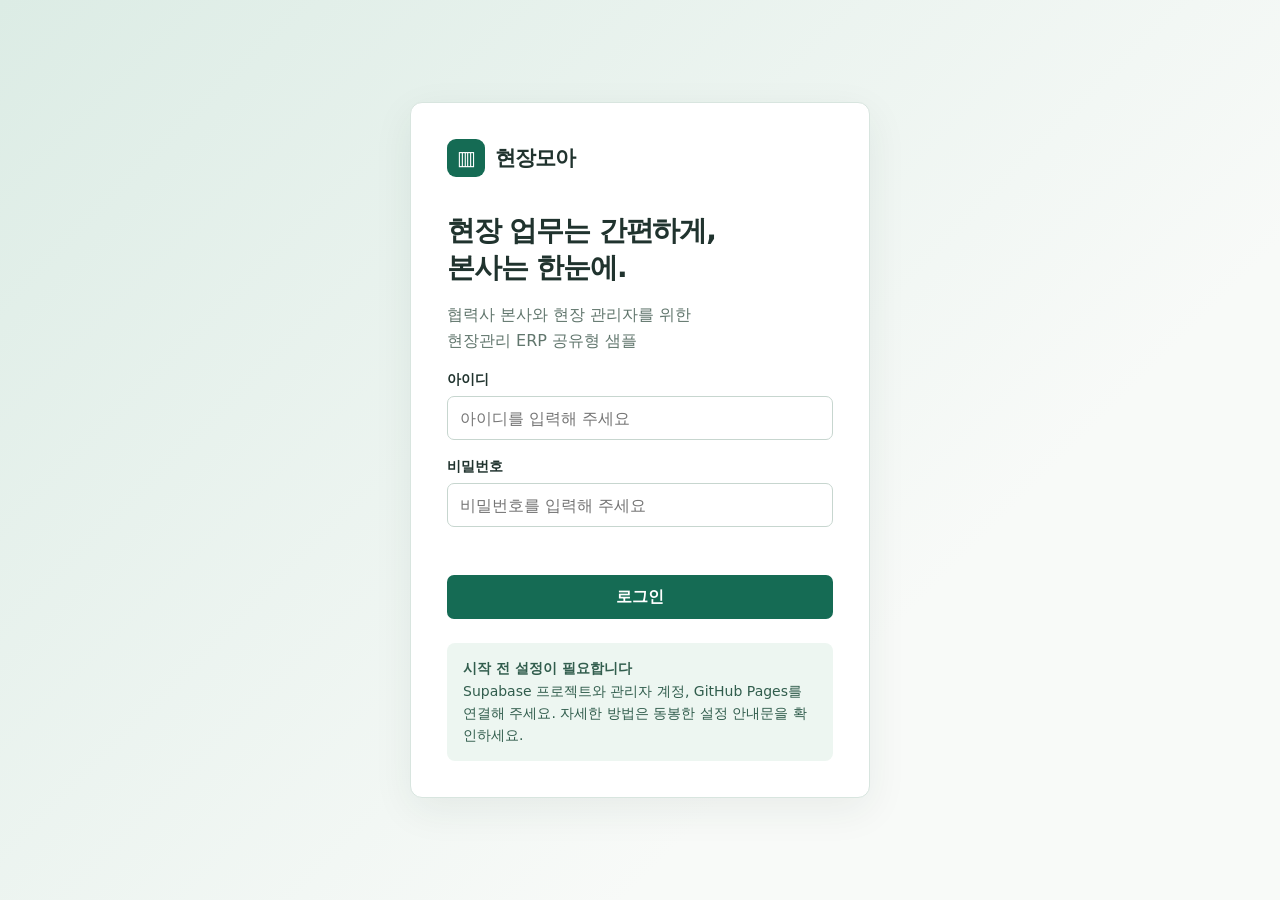
==== commit 2a3a4227: "Add files via upload" ====
--- a/index.html
+++ b/index.html
@@ -1 +1,2 @@
-<!doctype html><html lang="ko"><head><meta charset="utf-8"><meta name="viewport" content="width=device-width,initial-scale=1"><meta name="color-scheme" content="light"><title>현장모아 | GitHub 공유 샘플</title><link rel="stylesheet" href="style.css"></head><body><main id="app"><div class="loading">불러오는 중입니다.</div></main><script src="config.js"></script><script src="app.js"></script></body></html>
+<!doctype html>
+<html lang="ko"><head><meta charset="utf-8"><meta name="viewport" content="width=device-width,initial-scale=1"><meta name="color-scheme" content="light"><title>현장모아 | 협력사 현장관리</title><link rel="stylesheet" href="style.css"></head><body><main id="app"><div class="loading">화면을 불러오는 중입니다.</div></main><script src="config.js"></script><script src="app.js"></script></body></html>
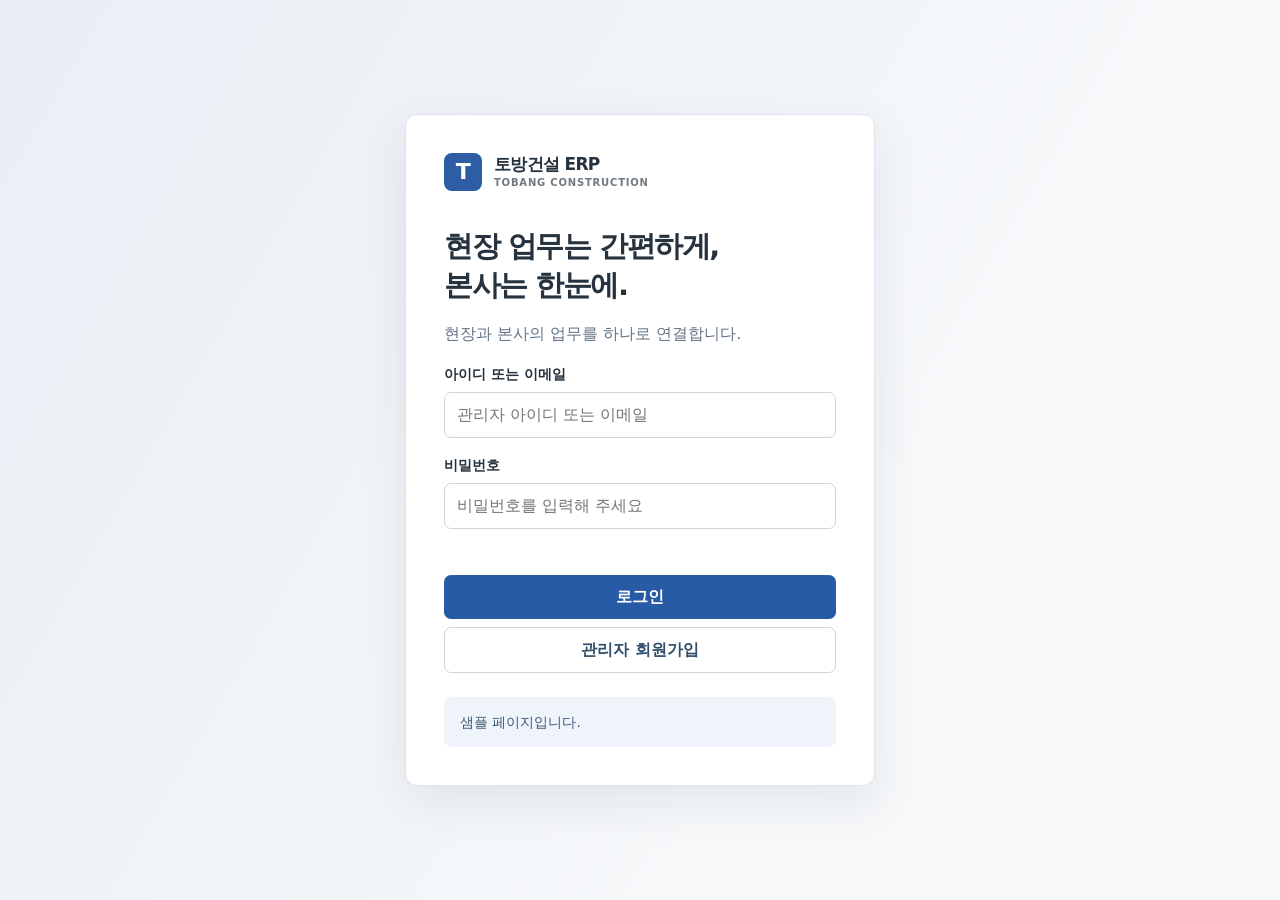
==== commit 888c38a3: "Add files via upload" ====
--- a/index.html
+++ b/index.html
@@ -1,2 +1,2 @@
 <!doctype html>
-<html lang="ko"><head><meta charset="utf-8"><meta name="viewport" content="width=device-width,initial-scale=1"><meta name="color-scheme" content="light"><title>현장모아 | 협력사 현장관리</title><link rel="stylesheet" href="style.css"></head><body><main id="app"><div class="loading">화면을 불러오는 중입니다.</div></main><script src="config.js"></script><script src="app.js"></script></body></html>
+<html lang="ko"><head><meta charset="utf-8"><meta name="viewport" content="width=device-width,initial-scale=1"><meta name="color-scheme" content="light"><title>토방건설 ERP | 현장 운영관리</title><link rel="stylesheet" href="style.css"></head><body><main id="app"><div class="loading">화면을 불러오는 중입니다.</div></main><script src="config.js"></script><script src="app.js"></script></body></html>
--- a/style.css
+++ b/style.css
@@ -1 +1,3 @@
-:root{font-family:system-ui,-apple-system,'Malgun Gothic',sans-serif;color:#20332e;background:#f4f7f5;font-size:16px}*{box-sizing:border-box}body{margin:0}button,input,select,textarea{font:inherit}button{cursor:pointer}button:focus-visible,input:focus-visible,select:focus-visible,textarea:focus-visible{outline:3px solid #65a68d;outline-offset:2px}.loading{padding:30px}.login-wrap{min-height:100vh;display:grid;place-items:center;padding:24px;background:linear-gradient(135deg,#dcece5,#f8faf8 70%)}.login{width:min(460px,100%);background:#fff;border:1px solid #d8e5df;border-radius:12px;padding:36px;box-shadow:0 12px 40px #183c3012}.brand{display:flex;align-items:center;gap:10px;font-weight:800;font-size:21px;letter-spacing:-.04em}.brandmark{width:38px;height:38px;display:grid;place-items:center;border-radius:9px;background:#156b54;color:#fff;font-size:20px}.login h1{font-size:28px;margin:36px 0 10px;letter-spacing:-.04em;line-height:1.3}.muted{color:#61766d}.login p{line-height:1.6}.label{display:block;font-size:14px;font-weight:700;margin:18px 0 7px}.field,select,textarea{width:100%;border:1px solid #c7d6cf;border-radius:7px;padding:11px 12px;background:#fff;color:#20332e;min-height:44px}textarea{resize:vertical}.btn{border:0;border-radius:7px;background:#156b54;color:#fff;font-weight:700;padding:10px 16px;min-height:44px}.btn:hover{background:#0e5543}.btn.secondary{background:#fff;color:#27473f;border:1px solid #c9d9d0}.btn.secondary:hover{background:#f1f7f4}.btn.small{min-height:40px;padding:7px 12px;font-size:14px}.login .btn{width:100%;margin-top:18px}.hint{font-size:14px;line-height:1.6;background:#edf6f1;border-radius:8px;padding:14px 16px;margin-top:24px;color:#315d4d}.error{color:#a42e25;font-size:14px;min-height:22px;margin-top:8px}.shell{min-height:100vh;display:flex}.sidebar{width:236px;background:#fff;border-right:1px solid #dfe9e3;padding:26px 16px;position:fixed;inset:0 auto 0 0;display:flex;flex-direction:column;z-index:2}.sidebar .brand{padding:0 9px 30px}.nav-label{font-size:12px;font-weight:800;color:#71837a;padding:10px 12px;letter-spacing:.09em}.nav-btn{display:flex;align-items:center;gap:12px;width:100%;border:0;background:transparent;text-align:left;color:#536b60;border-radius:7px;padding:12px;font-weight:650;min-height:44px}.nav-btn.active{background:#e5f3ec;color:#126249}.nav-btn:hover{background:#f1f6f4}.nav-icon{width:20px;text-align:center;font-size:17px}.side-footer{margin-top:auto;border-top:1px solid #eaf0ec;padding:18px 10px 0;color:#71837a;font-size:13px;line-height:1.6}.main{margin-left:236px;min-width:0;width:calc(100% - 236px)}.topbar{height:70px;background:white;border-bottom:1px solid #dfe9e3;display:flex;align-items:center;justify-content:space-between;padding:0 36px;gap:12px}.topbar-title{font-weight:700;color:#496057;font-size:14px}.top-actions{display:flex;align-items:center;gap:14px}.role{font-size:13px;color:#275647;background:#edf6f1;padding:7px 10px;border-radius:6px;font-weight:700}.link-btn{border:0;background:none;color:#52695e;padding:8px;min-height:40px}.content{max-width:1360px;padding:32px 36px 64px;margin:auto}.banner{padding:12px 16px;border:1px solid #e8d5a8;background:#fff8e6;color:#72551f;border-radius:8px;font-size:14px;line-height:1.5;margin-bottom:24px}.page-header{display:flex;justify-content:space-between;align-items:flex-end;gap:16px;margin-bottom:24px}.eyebrow{font-size:12px;color:#147257;font-weight:800;letter-spacing:.1em;margin:0 0 8px}.page-header h1{font-size:27px;letter-spacing:-.04em;margin:0 0 6px}.page-header p{color:#61766d;margin:0;line-height:1.5}.month-control{display:flex;align-items:center;gap:8px;white-space:nowrap;font-weight:700;font-size:14px}.month-control input{width:auto}.stats{display:grid;grid-template-columns:repeat(4,1fr);gap:14px;margin-bottom:18px}.stat,.card{background:#fff;border:1px solid #dfe9e3;border-radius:10px}.stat{padding:20px}.stat-label{color:#61766d;font-size:14px;font-weight:650}.stat-value{font-size:27px;font-weight:800;margin:12px 0 4px;letter-spacing:-.03em}.stat-sub{font-size:13px;color:#71837a}.dashboard-grid{display:grid;grid-template-columns:1.55fr 1fr;gap:16px}.card{padding:22px;min-width:0}.card-head{display:flex;align-items:flex-start;justify-content:space-between;gap:12px;margin-bottom:18px}.card-head h2{margin:0;font-size:18px;letter-spacing:-.02em}.card-head p{margin:5px 0 0;color:#71837a;font-size:13px}.card-head .link-btn{color:#126b51;min-height:30px;font-size:13px}.table-wrap{overflow-x:auto}table{border-collapse:collapse;width:100%;text-align:left;white-space:nowrap}th{font-size:13px;color:#60766b;font-weight:700;background:#f5f8f6}td,th{padding:13px 12px;border-bottom:1px solid #eaf0ec}td{font-size:14px}tr:last-child td{border-bottom:0}.badge{display:inline-block;padding:4px 8px;border-radius:5px;font-size:12px;font-weight:700;background:#e5f3eb;color:#286a48}.badge.wait{background:#fff1d9;color:#855413}.notice-list{list-style:none;padding:0;margin:0}.notice-list li{padding:14px 0;border-bottom:1px solid #edf1ef}.notice-list li:last-child{border:0}.notice-title{font-weight:700;font-size:15px}.notice-meta{font-size:13px;color:#6e8176;margin-top:5px}.notice-body{font-size:14px;color:#536b60;line-height:1.6;white-space:pre-wrap;margin-top:8px}.empty{text-align:center;color:#62766b;padding:28px 10px}.toolbar{display:flex;justify-content:space-between;gap:12px;align-items:center;margin-bottom:16px}.toolbar p{margin:0;color:#61766d}.form-grid{display:grid;grid-template-columns:1fr 1fr;gap:0 16px}.form-grid .full{grid-column:1/-1}.form-grid .label{margin-top:14px}.dialog{border:0;border-radius:12px;padding:0;width:min(560px,calc(100% - 32px));box-shadow:0 20px 70px #14282040}.dialog::backdrop{background:#14231db0}.dialog-inner{padding:24px}.dialog h2{margin:0 0 6px;font-size:20px}.dialog-actions{display:flex;justify-content:flex-end;gap:8px;margin-top:24px}.mobile-menu{display:none}.footer-note{font-size:13px;color:#687d72;margin-top:20px;line-height:1.5}.flash{position:fixed;bottom:24px;right:24px;padding:13px 18px;background:#173e33;color:white;border-radius:8px;z-index:5;max-width:calc(100% - 48px)}.quick{display:flex;gap:8px;flex-wrap:wrap}@media(max-width:950px){.stats{grid-template-columns:repeat(2,1fr)}.dashboard-grid{grid-template-columns:1fr}.sidebar{width:200px}.main{margin-left:200px;width:calc(100% - 200px)}}@media(max-width:650px){.sidebar{display:none;position:fixed;width:245px;box-shadow:4px 0 30px #0002}.sidebar.open{display:flex}.main{width:100%;margin:0}.topbar{padding:0 16px;height:60px}.mobile-menu{display:inline-block;border:0;background:none;font-size:14px;font-weight:700;color:#27473f;padding:8px;min-height:44px}.topbar-title{display:none}.content{padding:22px 16px 48px}.page-header{align-items:flex-start;flex-direction:column}.stats{gap:10px}.stat{padding:15px}.stat-value{font-size:22px}.card{padding:16px}.login{padding:26px}.form-grid{grid-template-columns:1fr}.form-grid .full{grid-column:auto}.role{font-size:12px}.toolbar{align-items:flex-start;flex-wrap:wrap}}
+:root{font-family:system-ui,-apple-system,'Malgun Gothic',sans-serif;color:#26333e;background:#f3f5f8;font-size:16px;line-height:1.5}*{box-sizing:border-box}body{margin:0}button,input,select,textarea{font:inherit}button{cursor:pointer}button:focus-visible,input:focus-visible,select:focus-visible,textarea:focus-visible{outline:3px solid #76a7ee;outline-offset:2px}.loading{padding:30px}.login-wrap{min-height:100vh;display:grid;place-items:center;padding:24px;background:linear-gradient(120deg,#e9eef5 0%,#f6f8fa 65%)}.login{width:min(470px,100%);background:#fff;border:1px solid #dce3eb;border-radius:12px;padding:38px;box-shadow:0 16px 48px #19304b16}.brand{display:flex;align-items:center;gap:12px;font-weight:800;font-size:17px;letter-spacing:-.04em;line-height:1.25}.brandmark{flex:0 0 38px;width:38px;height:38px;display:grid;place-items:center;border-radius:8px;background:#2c5da5;color:#fff;font-size:22px;font-weight:800}.brand-name small{display:block;letter-spacing:.08em;font-size:10px;opacity:.65;font-weight:650;margin-top:2px}.login h1{font-size:29px;margin:36px 0 12px;letter-spacing:-.05em;line-height:1.35}.muted{color:#647586}.login p{line-height:1.6}.label{display:block;font-size:14px;font-weight:700;margin:17px 0 7px}.field,select,textarea{width:100%;border:1px solid #ccd6e1;border-radius:7px;padding:10px 12px;background:#fff;color:#253443;min-height:44px}textarea{resize:vertical}.btn{border:0;border-radius:7px;background:#285ba5;color:#fff;font-weight:700;padding:10px 16px;min-height:44px}.btn:hover{background:#20497f}.btn.secondary{background:#fff;color:#314f6d;border:1px solid #cbd6e1}.btn.secondary:hover{background:#eff4f9}.btn.small{min-height:40px;padding:7px 13px;font-size:14px}.login .btn{width:100%;margin-top:18px}.login .switch{margin-top:8px}.hint{font-size:14px;line-height:1.6;background:#eff4fa;border-radius:8px;padding:14px 16px;margin-top:24px;color:#405b78}.error{color:#aa3932;font-size:14px;min-height:20px;margin-top:8px}.shell{min-height:100vh;display:flex}.sidebar{width:238px;background:#162d49;color:#fff;padding:26px 14px;position:fixed;inset:0 auto 0 0;display:flex;flex-direction:column;z-index:2;overflow:auto}.sidebar .brand{padding:0 9px 26px;border-bottom:1px solid #ffffff1f}.sidebar .brandmark{background:#fff;color:#244d80}.nav-label{font-size:11px;font-weight:800;color:#a7b9cc;padding:22px 12px 9px;letter-spacing:.1em}.nav-btn{display:flex;align-items:center;gap:12px;width:100%;border:0;background:transparent;text-align:left;color:#d8e3ee;border-radius:7px;padding:10px 12px;font-weight:650;min-height:44px;font-size:15px}.nav-btn.active{background:#315b8d;color:#fff}.nav-btn:hover{background:#ffffff18}.nav-icon{width:20px;text-align:center;font-size:16px;color:#b9cde1}.nav-children{margin:0 0 3px 17px;padding-left:14px;border-left:1px solid #ffffff30}.nav-children .nav-btn{font-size:14px;min-height:40px;padding:7px 11px;color:#d1deeb}.nav-children .nav-btn.active{color:white}.nav-arrow{margin-left:auto;font-size:12px}.side-footer{margin-top:auto;padding:22px 10px 0;color:#a9bacb;font-size:12px;line-height:1.6}.main{margin-left:238px;min-width:0;width:calc(100% - 238px)}.topbar{height:68px;background:white;border-bottom:1px solid #e3e8ee;display:flex;align-items:center;justify-content:space-between;padding:0 36px;gap:12px}.topbar-title{font-weight:650;color:#738293;font-size:14px}.top-actions{display:flex;align-items:center;gap:10px}.role{font-size:13px;color:#315d89;background:#eaf2fb;padding:7px 11px;border-radius:6px;font-weight:700}.link-btn{border:0;background:none;color:#51677e;padding:8px;min-height:40px}.content{max-width:1450px;padding:30px 36px 60px;margin:auto}.banner{color:#627487;font-size:13px;margin:0 0 18px}.page-header{display:flex;justify-content:space-between;align-items:flex-end;gap:16px;margin-bottom:22px}.eyebrow{font-size:11px;color:#3567a3;font-weight:800;letter-spacing:.13em;margin:0 0 8px}.page-header h1{font-size:27px;letter-spacing:-.045em;margin:0 0 5px;color:#1b2d41}.page-header p{color:#6e7e8c;margin:0;line-height:1.5;font-size:14px}.month-control{display:flex;align-items:center;gap:8px;white-space:nowrap;font-weight:700;font-size:14px;color:#53667a}.month-control input{width:auto;min-height:42px}.stats{display:grid;grid-template-columns:repeat(4,1fr);gap:14px;margin-bottom:18px}.stat,.card{background:#fff;border:1px solid #e1e7ee;border-radius:10px}.stat{padding:19px 21px;position:relative;min-width:0}.stat-label{color:#66798a;font-size:14px;font-weight:700}.stat-value{font-size:26px;font-weight:800;margin:11px 0 3px;letter-spacing:-.04em;color:#203750;overflow-wrap:anywhere}.stat-value small{font-size:14px}.stat-value.currency{font-size:20px}.stat-sub{font-size:13px;color:#6d8090}.stat-emphasis{border-top:3px solid #376bb2;padding-top:17px}.dashboard-grid{display:grid;grid-template-columns:1.5fr 1fr;gap:16px}.card{padding:21px;min-width:0}.card-head{display:flex;align-items:flex-start;justify-content:space-between;gap:12px;margin-bottom:17px}.card-head h2{margin:0;font-size:17px;letter-spacing:-.02em;color:#25384b}.card-head p{margin:5px 0 0;color:#738494;font-size:13px}.card-head .link-btn{color:#315f98;min-height:30px;font-size:13px}.notice-ribbon{display:flex;align-items:center;gap:20px;background:#fff;border:1px solid #e1e7ee;border-radius:9px;padding:15px 18px;margin-bottom:23px;min-height:67px}.notice-icon{flex:none;background:#eaf1fb;color:#2c5da5;font-size:13px;font-weight:800;border-radius:5px;padding:6px 9px}.notice-summary{flex:1;min-width:0}.notice-summary strong{display:block;font-size:15px;overflow-wrap:anywhere}.notice-summary span{font-size:13px;color:#778a9b}.notice-ribbon .link-btn{white-space:nowrap;color:#2c5da5;font-weight:700}.table-wrap{overflow-x:auto}table{border-collapse:collapse;width:100%;text-align:left;white-space:nowrap}th{font-size:13px;color:#617387;font-weight:700;background:#f4f7fa}td,th{padding:13px 12px;border-bottom:1px solid #edf1f5}td{font-size:14px;color:#35495b}td strong{color:#233b52}tr:last-child td{border-bottom:0}.badge{display:inline-block;padding:4px 8px;border-radius:5px;font-size:12px;font-weight:700;background:#e9f2ed;color:#286449}.badge.wait{background:#fff3df;color:#885712}.notice-list{list-style:none;padding:0;margin:0}.notice-list li{padding:14px 0;border-bottom:1px solid #edf1f5}.notice-list li:last-child{border:0}.notice-title{font-weight:700;font-size:15px;color:#263c52}.notice-meta{font-size:13px;color:#728496;margin-top:5px}.notice-body{font-size:14px;color:#546b7e;line-height:1.6;white-space:pre-wrap;margin-top:8px;overflow-wrap:anywhere}.empty{text-align:center;color:#6f8090;padding:28px 10px}.toolbar{display:flex;justify-content:space-between;gap:12px;align-items:center;margin-bottom:16px}.toolbar p{margin:0;color:#697d8e;font-size:14px}.form-grid{display:grid;grid-template-columns:1fr 1fr;gap:0 16px}.form-grid .full{grid-column:1/-1}.form-grid .label{margin-top:14px}.dialog{border:0;border-radius:12px;padding:0;width:min(560px,calc(100% - 32px));max-height:calc(100vh - 32px);box-shadow:0 20px 70px #14283c40}.dialog::backdrop{background:#0b1d30a8}.dialog-inner{padding:24px}.dialog h2{margin:0 0 6px;font-size:20px}.dialog-actions{display:flex;justify-content:flex-end;gap:8px;margin-top:24px}.mobile-menu{display:none}.footer-note{font-size:13px;color:#718294;margin-top:20px;line-height:1.55}.flash{position:fixed;bottom:24px;right:24px;padding:13px 18px;background:#203b5b;color:white;border-radius:8px;z-index:5;max-width:calc(100% - 48px)}.quick{display:flex;gap:8px;flex-wrap:wrap}.footlink{font-size:14px;line-height:1.55;color:#627588}.section-gap{margin-top:16px}.table-title{display:flex;align-items:center;gap:8px}.table-title:before{content:'';display:block;width:4px;height:18px;border-radius:4px;background:#e0a13b}.date-row{display:flex;align-items:center;gap:12px;flex-wrap:wrap}.details{font-size:13px;color:#74889c}.money{font-variant-numeric:tabular-nums}@media(max-width:950px){.stats{grid-template-columns:repeat(2,1fr)}.dashboard-grid{grid-template-columns:1fr}.sidebar{width:205px}.main{margin-left:205px;width:calc(100% - 205px)}}@media(max-width:650px){.sidebar{display:none;position:fixed;width:245px;box-shadow:4px 0 30px #0003}.sidebar.open{display:flex}.main{width:100%;margin:0}.topbar{padding:0 16px;height:60px}.mobile-menu{display:inline-block;border:0;background:none;font-size:14px;font-weight:700;color:#314f6d;padding:8px;min-height:44px}.topbar-title{display:none}.top-actions{gap:2px}.topbar .link-btn{font-size:13px;padding:5px}.content{padding:22px 16px 48px}.page-header{align-items:flex-start;flex-direction:column}.stats{gap:10px}.stat{padding:15px}.stat-emphasis{padding-top:13px}.stat-value{font-size:23px}.stat-value.currency{font-size:18px}.card{padding:16px}.login{padding:26px}.form-grid{grid-template-columns:1fr}.form-grid .full{grid-column:auto}.role{font-size:11px;padding:6px}.toolbar{align-items:flex-start;flex-wrap:wrap}.notice-ribbon{gap:10px}.notice-ribbon .link-btn{font-size:13px}}
+
+@media(max-width:650px){.card-head:has(#day){flex-direction:column}.card-head:has(#day) .month-control{align-self:flex-start}.notice-ribbon{align-items:flex-start}.notice-ribbon .link-btn{white-space:normal;text-align:right}}
